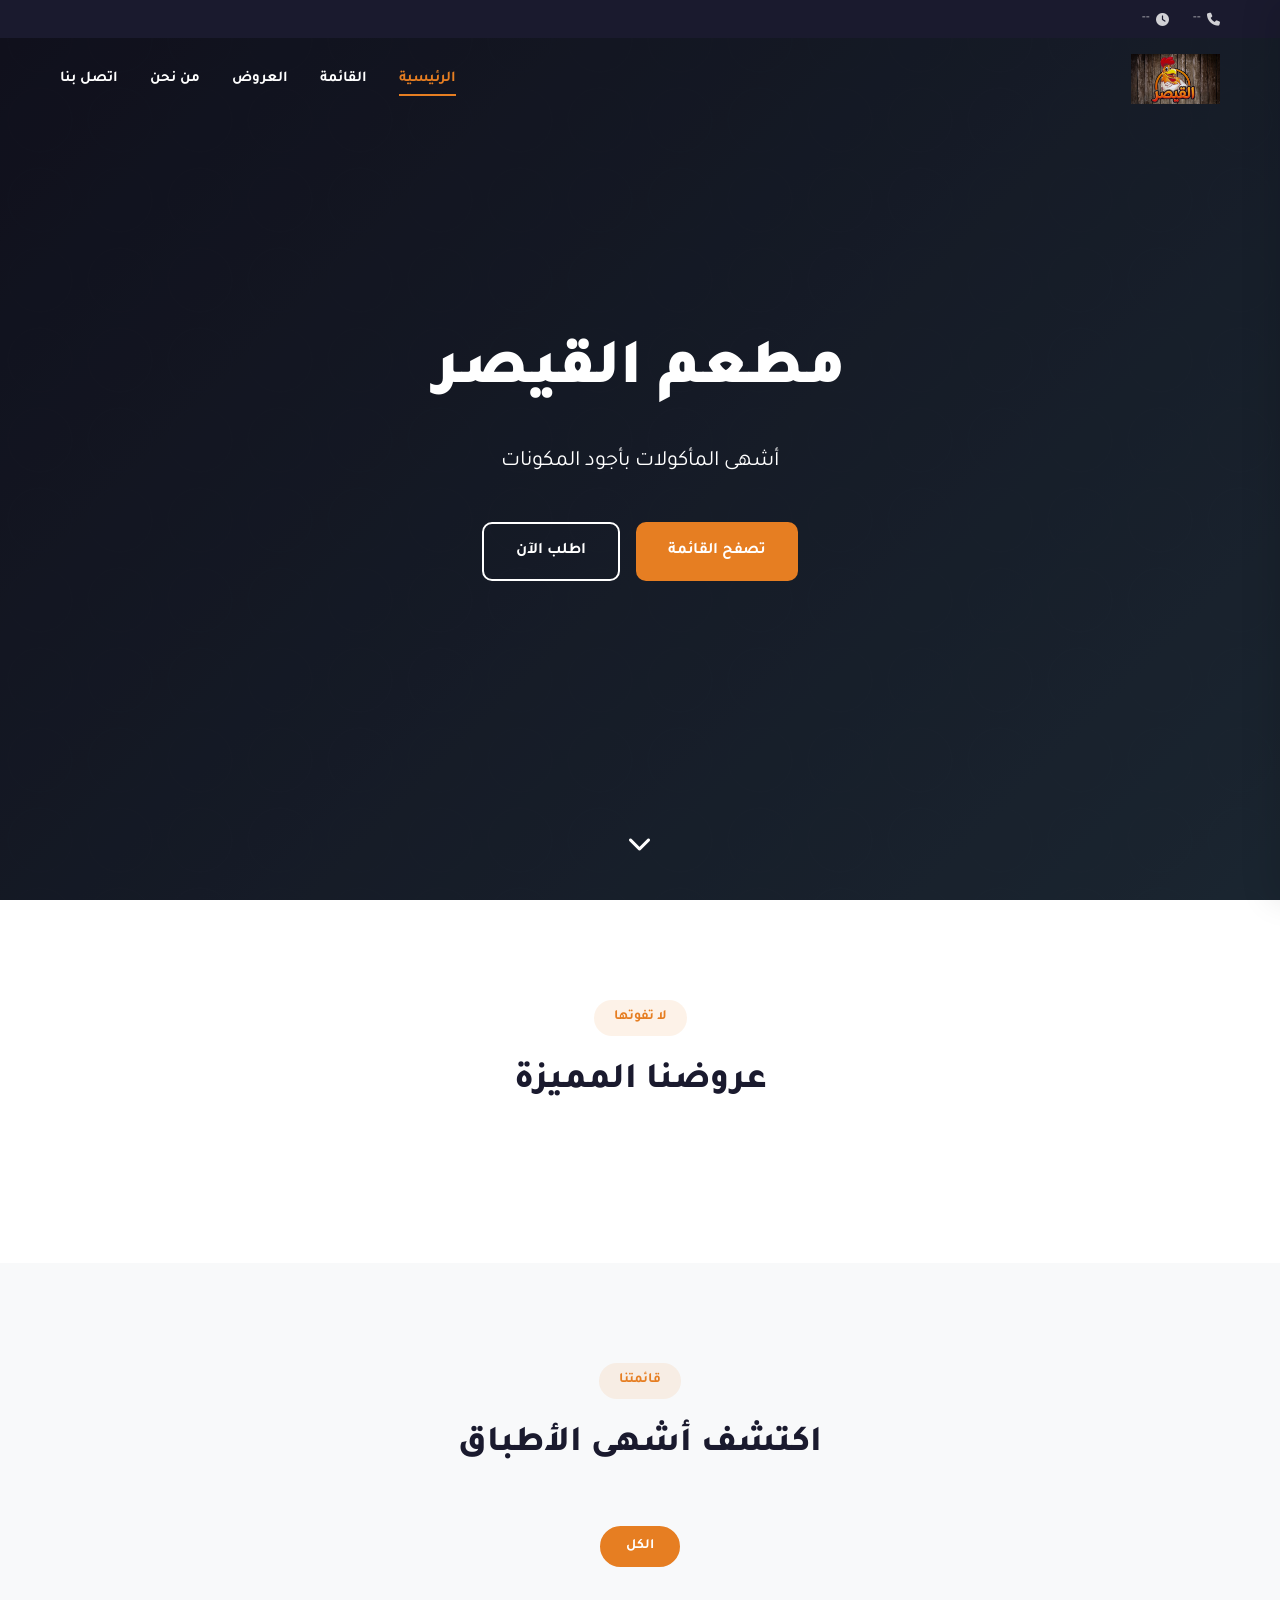
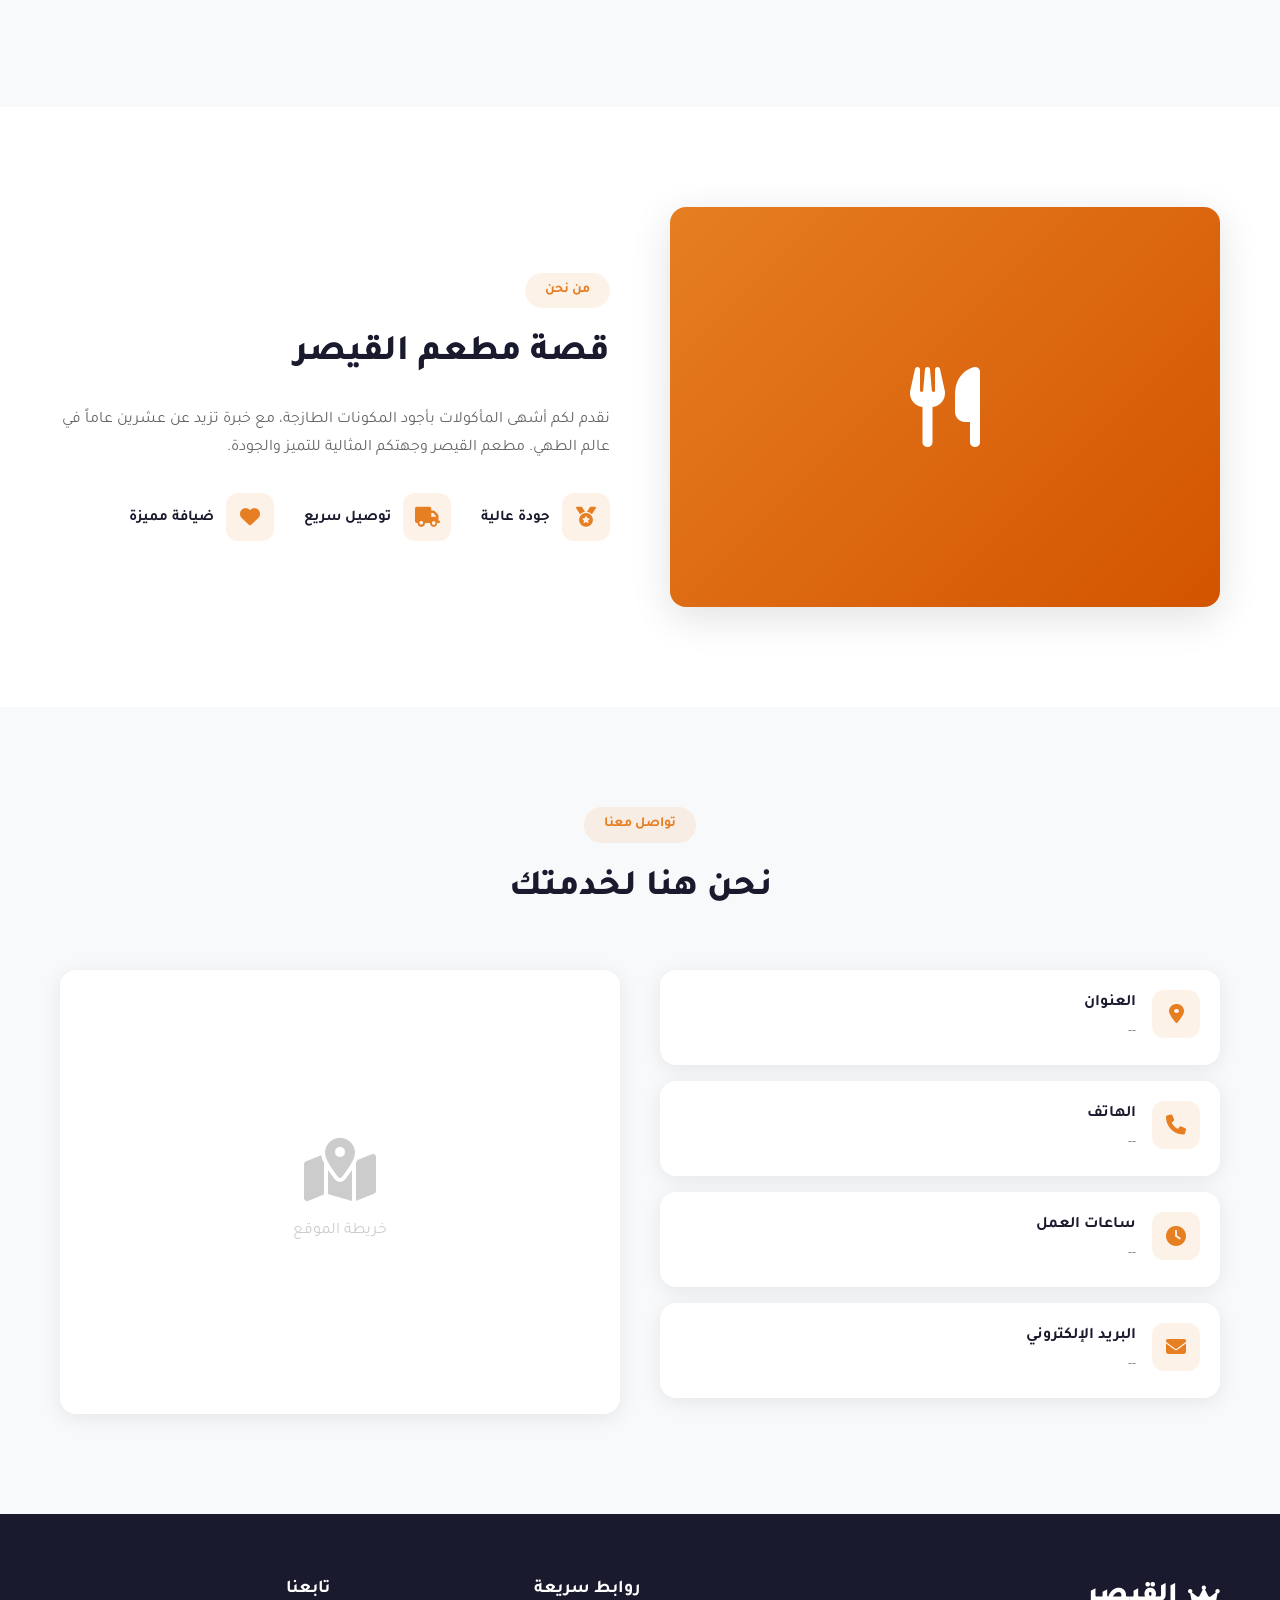
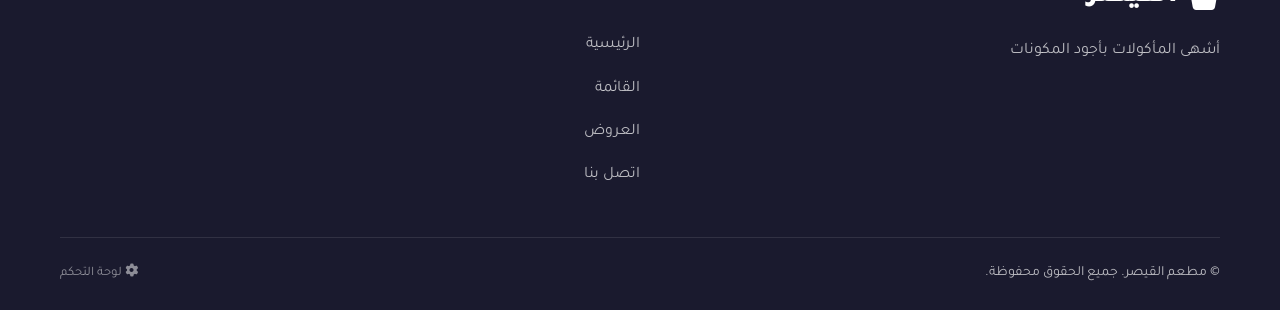
==== index.html @ e837d475 "Initial commit" ====
<!DOCTYPE html>
<html lang="ar" dir="rtl">
<head>
    <meta charset="UTF-8">
    <meta name="viewport" content="width=device-width, initial-scale=1.0">
    <title>مطعم القيصر - القائمة</title>
    <link rel="manifest" href="manifest.json">
    <link rel="stylesheet" href="css/style.css">
    <link href="https://fonts.googleapis.com/css2?family=Tajawal:wght@400;500;700;800;900&display=swap" rel="stylesheet">
    <link rel="stylesheet" href="https://cdnjs.cloudflare.com/ajax/libs/font-awesome/6.5.0/css/all.min.css">
</head>
<body>
    <!-- Header -->
    <header class="header">
        <div class="header-top">
            <div class="container">
                <div class="header-info">
                    <span id="header-phone"><i class="fas fa-phone"></i> <span class="phone-number">--</span></span>
                    <span id="header-hours"><i class="fas fa-clock"></i> <span class="work-hours">--</span></span>
                </div>
                <div class="social-links" id="social-links">
                    <!-- Dynamic social links -->
                </div>
            </div>
        </div>
        <div class="header-main">
            <div class="container">
                <div class="logo">
                    <img src="images/logo.png" alt="مطعم القيصر" id="logo-img" onerror="this.style.display='none'; document.getElementById('logo-text').style.display='flex'">
                    <div id="logo-text" class="logo-fallback" style="display:none">
                        <i class="fas fa-crown"></i>
                        <span>القيصر</span>
                    </div>
                </div>
                <nav class="main-nav">
                    <a href="#home" class="active">الرئيسية</a>
                    <a href="#menu">القائمة</a>
                    <a href="#offers">العروض</a>
                    <a href="#about">من نحن</a>
                    <a href="#contact">اتصل بنا</a>
                </nav>
                <button class="mobile-menu-btn" onclick="toggleMobileMenu()">
                    <i class="fas fa-bars"></i>
                </button>
            </div>
        </div>
    </header>

    <!-- Mobile Menu -->
    <div class="mobile-menu" id="mobileMenu">
        <button class="close-menu" onclick="toggleMobileMenu()"><i class="fas fa-times"></i></button>
        <a href="#home" onclick="toggleMobileMenu()">الرئيسية</a>
        <a href="#menu" onclick="toggleMobileMenu()">القائمة</a>
        <a href="#offers" onclick="toggleMobileMenu()">العروض</a>
        <a href="#about" onclick="toggleMobileMenu()">من نحن</a>
        <a href="#contact" onclick="toggleMobileMenu()">اتصل بنا</a>
    </div>

    <!-- Hero Section -->
    <section class="hero" id="home">
        <div class="hero-overlay"></div>
        <div class="hero-content">
            <h1 id="hero-title">مطعم القيصر</h1>
            <p id="hero-subtitle">أشهى المأكولات بأجود المكونات</p>
            <div class="hero-buttons">
                <a href="#menu" class="btn btn-primary">تصفح القائمة</a>
                <a href="tel:" id="hero-phone" class="btn btn-outline">اطلب الآن</a>
            </div>
        </div>
        <div class="scroll-indicator">
            <i class="fas fa-chevron-down"></i>
        </div>
    </section>

    <!-- Offers Section -->
    <section class="offers-section" id="offers">
        <div class="container">
            <div class="section-header">
                <span class="section-tag">لا تفوتها</span>
                <h2>عروضنا المميزة</h2>
            </div>
            <div class="offers-grid" id="offers-grid">
                <!-- Dynamic offers -->
            </div>
        </div>
    </section>

    <!-- Menu Section -->
    <section class="menu-section" id="menu">
        <div class="container">
            <div class="section-header">
                <span class="section-tag">قائمتنا</span>
                <h2>اكتشف أشهى الأطباق</h2>
            </div>

            <!-- Categories Filter -->
            <div class="categories-filter" id="categories-filter">
                <button class="cat-btn active" data-category="all">الكل</button>
                <!-- Dynamic categories -->
            </div>

            <!-- Menu Grid -->
            <div class="menu-grid" id="menu-grid">
                <!-- Dynamic menu items -->
            </div>
        </div>
    </section>

    <!-- About Section -->
    <section class="about-section" id="about">
        <div class="container">
            <div class="about-grid">
                <div class="about-image">
                    <div class="about-img-placeholder">
                        <i class="fas fa-utensils"></i>
                    </div>
                </div>
                <div class="about-content">
                    <span class="section-tag">من نحن</span>
                    <h2 id="about-title">قصة مطعم القيصر</h2>
                    <p id="about-text">نقدم لكم أشهى المأكولات بأجود المكونات الطازجة، مع خبرة تزيد عن عشرين عاماً في عالم الطهي. مطعم القيصر وجهتكم المثالية للتميز والجودة.</p>
                    <div class="about-features">
                        <div class="feature">
                            <i class="fas fa-medal"></i>
                            <span>جودة عالية</span>
                        </div>
                        <div class="feature">
                            <i class="fas fa-truck"></i>
                            <span>توصيل سريع</span>
                        </div>
                        <div class="feature">
                            <i class="fas fa-heart"></i>
                            <span>ضيافة مميزة</span>
                        </div>
                    </div>
                </div>
            </div>
        </div>
    </section>

    <!-- Contact Section -->
    <section class="contact-section" id="contact">
        <div class="container">
            <div class="section-header">
                <span class="section-tag">تواصل معنا</span>
                <h2>نحن هنا لخدمتك</h2>
            </div>
            <div class="contact-grid">
                <div class="contact-info">
                    <div class="contact-item">
                        <i class="fas fa-map-marker-alt"></i>
                        <div>
                            <h4>العنوان</h4>
                            <p id="contact-address">--</p>
                        </div>
                    </div>
                    <div class="contact-item">
                        <i class="fas fa-phone"></i>
                        <div>
                            <h4>الهاتف</h4>
                            <p id="contact-phone">--</p>
                        </div>
                    </div>
                    <div class="contact-item">
                        <i class="fas fa-clock"></i>
                        <div>
                            <h4>ساعات العمل</h4>
                            <p id="contact-hours">--</p>
                        </div>
                    </div>
                    <div class="contact-item">
                        <i class="fas fa-envelope"></i>
                        <div>
                            <h4>البريد الإلكتروني</h4>
                            <p id="contact-email">--</p>
                        </div>
                    </div>
                </div>
                <div class="contact-map">
                    <div class="map-placeholder">
                        <i class="fas fa-map-marked-alt"></i>
                        <p>خريطة الموقع</p>
                    </div>
                </div>
            </div>
        </div>
    </section>

    <!-- Footer -->
    <footer class="footer">
        <div class="container">
            <div class="footer-grid">
                <div class="footer-brand">
                    <div class="logo">
                        <i class="fas fa-crown"></i>
                        <span>القيصر</span>
                    </div>
                    <p id="footer-desc">أشهى المأكولات بأجود المكونات</p>
                </div>
                <div class="footer-links">
                    <h4>روابط سريعة</h4>
                    <a href="#home">الرئيسية</a>
                    <a href="#menu">القائمة</a>
                    <a href="#offers">العروض</a>
                    <a href="#contact">اتصل بنا</a>
                </div>
                <div class="footer-social">
                    <h4>تابعنا</h4>
                    <div class="social-icons" id="footer-social">
                        <!-- Dynamic -->
                    </div>
                </div>
            </div>
            <div class="footer-bottom">
                <p>© <span id="year"></span> مطعم القيصر. جميع الحقوق محفوظة.</p>
                <a href="admin.html" class="admin-link"><i class="fas fa-cog"></i> لوحة التحكم</a>
            </div>
        </div>
    </footer>

    <!-- Product Modal -->
    <div class="modal" id="productModal">
        <div class="modal-content">
            <button class="modal-close" onclick="closeModal()"><i class="fas fa-times"></i></button>
            <div class="modal-image">
                <img src="" alt="" id="modal-img">
            </div>
            <div class="modal-info">
                <span class="modal-category" id="modal-category"></span>
                <h3 id="modal-title"></h3>
                <p id="modal-desc"></p>
                <div class="modal-price" id="modal-price"></div>
                <div class="modal-actions">
                    <a href="#" class="btn btn-primary" id="modal-order">
                        <i class="fas fa-phone"></i> اطلب الآن
                    </a>
                </div>
            </div>
        </div>
    </div>

    <script src="js/app.js"></script>
</body>
</html>
---- css/style.css ----
* { margin: 0; padding: 0; box-sizing: border-box; }
:root { --primary: #e67e22; --primary-dark: #d35400; --secondary: #2c3e50; --dark: #1a1a2e; --light: #f8f9fa; --white: #fff; --gray: #666; --gray-light: #eee; --success: #27ae60; --danger: #e74c3c; --shadow: 0 4px 20px rgba(0,0,0,0.08); --shadow-lg: 0 10px 40px rgba(0,0,0,0.12); --radius: 16px; --radius-sm: 10px; --transition: all 0.3s ease; }
html { scroll-behavior: smooth; }
body { font-family: 'Tajawal', sans-serif; background: var(--light); color: var(--dark); line-height: 1.7; overflow-x: hidden; }
.container { max-width: 1200px; margin: 0 auto; padding: 0 20px; }
a { text-decoration: none; color: inherit; }
img { max-width: 100%; display: block; }
.btn { display: inline-flex; align-items: center; justify-content: center; gap: 8px; padding: 14px 32px; border-radius: var(--radius-sm); font-family: inherit; font-size: 16px; font-weight: 700; cursor: pointer; border: none; transition: var(--transition); }
.btn-primary { background: var(--primary); color: var(--white); }
.btn-primary:hover { background: var(--primary-dark); transform: translateY(-2px); box-shadow: var(--shadow-lg); }
.btn-outline { background: transparent; color: var(--white); border: 2px solid var(--white); }
.btn-outline:hover { background: var(--white); color: var(--dark); }
.btn-sm { padding: 10px 20px; font-size: 14px; }
.header { position: fixed; top: 0; left: 0; right: 0; z-index: 1000; transition: var(--transition); }
.header.scrolled { background: var(--white); box-shadow: var(--shadow); }
.header.scrolled .header-top { display: none; }
.header.scrolled .main-nav a { color: var(--dark); }
.header.scrolled .logo { color: var(--primary); }
.header-top { background: var(--dark); color: rgba(255,255,255,0.8); padding: 8px 0; font-size: 13px; }
.header-top .container { display: flex; align-items: center; justify-content: space-between; }
.header-info { display: flex; gap: 24px; }
.header-info span { display: flex; align-items: center; gap: 6px; }
.social-links { display: flex; gap: 16px; }
.social-links a { color: rgba(255,255,255,0.7); font-size: 15px; transition: var(--transition); }
.social-links a:hover { color: var(--primary); transform: translateY(-2px); }
.header-main { padding: 16px 0; transition: var(--transition); }
.header-main .container { display: flex; align-items: center; justify-content: space-between; }
.logo { display: flex; align-items: center; gap: 10px; font-size: 28px; font-weight: 900; color: var(--white); }
.logo img { height: 50px; width: auto; }
.logo-fallback { display: flex; align-items: center; gap: 10px; }
.logo-fallback i { font-size: 36px; color: var(--primary); }
.main-nav { display: flex; gap: 32px; }
.main-nav a { color: var(--white); font-weight: 600; font-size: 15px; position: relative; padding: 4px 0; transition: var(--transition); }
.main-nav a::after { content: ''; position: absolute; bottom: 0; right: 0; width: 0; height: 2px; background: var(--primary); transition: var(--transition); }
.main-nav a:hover::after, .main-nav a.active::after { width: 100%; }
.main-nav a:hover, .main-nav a.active { color: var(--primary); }
.mobile-menu-btn { display: none; background: none; border: none; color: var(--white); font-size: 24px; cursor: pointer; }
.mobile-menu { position: fixed; top: 0; right: 0; width: 280px; height: 100vh; background: var(--white); z-index: 2000; padding: 80px 30px 30px; transform: translateX(100%); transition: var(--transition); box-shadow: -10px 0 30px rgba(0,0,0,0.1); }
.mobile-menu.open { transform: translateX(0); }
.mobile-menu a { display: block; padding: 16px 0; border-bottom: 1px solid var(--gray-light); font-size: 18px; font-weight: 700; color: var(--dark); }
.mobile-menu a:hover { color: var(--primary); }
.close-menu { position: absolute; top: 20px; left: 20px; background: none; border: none; font-size: 24px; cursor: pointer; color: var(--dark); }
.hero { height: 100vh; min-height: 600px; position: relative; display: flex; align-items: center; justify-content: center; background: linear-gradient(135deg, var(--dark) 0%, var(--secondary) 100%); overflow: hidden; }
.hero::before { content: ''; position: absolute; inset: 0; background: url('data:image/svg+xml,<svg xmlns="http://www.w3.org/2000/svg" viewBox="0 0 100 100"><circle cx="50" cy="50" r="40" fill="none" stroke="rgba(255,255,255,0.03)" stroke-width="0.5"/></svg>'); background-size: 80px; opacity: 0.5; }
.hero-overlay { position: absolute; inset: 0; background: rgba(0,0,0,0.4); }
.hero-content { position: relative; z-index: 2; text-align: center; color: var(--white); padding: 0 20px; max-width: 800px; }
.hero-content h1 { font-size: 64px; font-weight: 900; margin-bottom: 16px; animation: fadeInUp 1s ease; }
.hero-content p { font-size: 22px; opacity: 0.9; margin-bottom: 40px; animation: fadeInUp 1s ease 0.2s both; }
.hero-buttons { display: flex; gap: 16px; justify-content: center; animation: fadeInUp 1s ease 0.4s both; }
.scroll-indicator { position: absolute; bottom: 30px; left: 50%; transform: translateX(-50%); color: var(--white); font-size: 24px; animation: bounce 2s infinite; z-index: 2; }
@keyframes fadeInUp { from { opacity: 0; transform: translateY(30px); } to { opacity: 1; transform: translateY(0); } }
@keyframes bounce { 0%,20%,50%,80%,100% { transform: translateX(-50%) translateY(0); } 40% { transform: translateX(-50%) translateY(-15px); } 60% { transform: translateX(-50%) translateY(-8px); } }
.section-header { text-align: center; margin-bottom: 50px; }
.section-tag { display: inline-block; padding: 6px 20px; background: rgba(230,126,34,0.1); color: var(--primary); font-weight: 700; font-size: 14px; border-radius: 30px; margin-bottom: 16px; }
.section-header h2 { font-size: 36px; font-weight: 800; color: var(--dark); }
.offers-section { padding: 100px 0; background: var(--white); }
.offers-grid { display: grid; grid-template-columns: repeat(auto-fit, minmax(300px, 1fr)); gap: 24px; }
.offer-card { background: var(--white); border-radius: var(--radius); overflow: hidden; box-shadow: var(--shadow); transition: var(--transition); position: relative; }
.offer-card:hover { transform: translateY(-8px); box-shadow: var(--shadow-lg); }
.offer-badge { position: absolute; top: 16px; right: 16px; background: var(--danger); color: var(--white); padding: 6px 16px; border-radius: 20px; font-weight: 700; font-size: 13px; z-index: 2; }
.offer-img { height: 200px; background: var(--gray-light); position: relative; overflow: hidden; }
.offer-img img { width: 100%; height: 100%; object-fit: cover; transition: var(--transition); }
.offer-card:hover .offer-img img { transform: scale(1.1); }
.offer-img-placeholder { width: 100%; height: 100%; display: flex; align-items: center; justify-content: center; color: #ccc; font-size: 48px; }
.offer-info { padding: 24px; }
.offer-info h3 { font-size: 20px; margin-bottom: 8px; }
.offer-info p { color: var(--gray); font-size: 14px; margin-bottom: 16px; }
.offer-price { display: flex; align-items: center; gap: 12px; }
.offer-price .new { font-size: 24px; font-weight: 800; color: var(--primary); }
.offer-price .old { font-size: 16px; color: #aaa; text-decoration: line-through; }
.menu-section { padding: 100px 0; }
.categories-filter { display: flex; gap: 12px; justify-content: center; flex-wrap: wrap; margin-bottom: 40px; }
.cat-btn { padding: 10px 24px; border-radius: 30px; border: 2px solid var(--gray-light); background: var(--white); font-family: inherit; font-size: 14px; font-weight: 600; cursor: pointer; transition: var(--transition); color: var(--gray); }
.cat-btn:hover, .cat-btn.active { background: var(--primary); color: var(--white); border-color: var(--primary); }
.menu-grid { display: grid; grid-template-columns: repeat(auto-fill, minmax(280px, 1fr)); gap: 24px; }
.menu-item { background: var(--white); border-radius: var(--radius); overflow: hidden; box-shadow: var(--shadow); transition: var(--transition); cursor: pointer; }
.menu-item:hover { transform: translateY(-6px); box-shadow: var(--shadow-lg); }
.menu-item-img { height: 200px; background: var(--gray-light); position: relative; overflow: hidden; }
.menu-item-img img { width: 100%; height: 100%; object-fit: cover; transition: var(--transition); }
.menu-item:hover .menu-item-img img { transform: scale(1.08); }
.menu-item-img-placeholder { width: 100%; height: 100%; display: flex; align-items: center; justify-content: center; color: #ccc; font-size: 48px; }
.menu-item-info { padding: 20px; }
.menu-item-category { font-size: 12px; font-weight: 700; color: var(--primary); text-transform: uppercase; letter-spacing: 1px; margin-bottom: 6px; }
.menu-item-title { font-size: 18px; font-weight: 700; margin-bottom: 8px; color: var(--dark); }
.menu-item-desc { font-size: 14px; color: var(--gray); margin-bottom: 16px; display: -webkit-box; -webkit-line-clamp: 2; -webkit-box-orient: vertical; overflow: hidden; }
.menu-item-footer { display: flex; align-items: center; justify-content: space-between; }
.menu-item-price { font-size: 22px; font-weight: 800; color: var(--primary); }
.menu-item-btn { width: 36px; height: 36px; border-radius: 50%; background: var(--primary); color: var(--white); border: none; display: flex; align-items: center; justify-content: center; cursor: pointer; transition: var(--transition); }
.menu-item-btn:hover { background: var(--primary-dark); transform: scale(1.1); }
.about-section { padding: 100px 0; background: var(--white); }
.about-grid { display: grid; grid-template-columns: 1fr 1fr; gap: 60px; align-items: center; }
.about-img-placeholder { width: 100%; height: 400px; background: linear-gradient(135deg, var(--primary) 0%, var(--primary-dark) 100%); border-radius: var(--radius); display: flex; align-items: center; justify-content: center; color: var(--white); font-size: 80px; box-shadow: var(--shadow-lg); }
.about-content h2 { font-size: 36px; font-weight: 800; margin-bottom: 20px; }
.about-content p { color: var(--gray); font-size: 16px; margin-bottom: 30px; line-height: 1.8; }
.about-features { display: flex; gap: 30px; }
.feature { display: flex; align-items: center; gap: 12px; }
.feature i { width: 48px; height: 48px; border-radius: 12px; background: rgba(230,126,34,0.1); color: var(--primary); display: flex; align-items: center; justify-content: center; font-size: 20px; }
.feature span { font-weight: 700; font-size: 15px; }
.contact-section { padding: 100px 0; }
.contact-grid { display: grid; grid-template-columns: 1fr 1fr; gap: 40px; }
.contact-item { display: flex; align-items: flex-start; gap: 16px; padding: 20px; background: var(--white); border-radius: var(--radius); margin-bottom: 16px; box-shadow: var(--shadow); transition: var(--transition); }
.contact-item:hover { transform: translateX(-5px); }
.contact-item i { width: 48px; height: 48px; border-radius: 12px; background: rgba(230,126,34,0.1); color: var(--primary); display: flex; align-items: center; justify-content: center; font-size: 20px; flex-shrink: 0; }
.contact-item h4 { font-size: 16px; margin-bottom: 4px; }
.contact-item p { color: var(--gray); font-size: 14px; }
.map-placeholder { width: 100%; height: 100%; min-height: 350px; background: var(--white); border-radius: var(--radius); display: flex; flex-direction: column; align-items: center; justify-content: center; color: #ccc; box-shadow: var(--shadow); }
.map-placeholder i { font-size: 64px; margin-bottom: 16px; }
.footer { background: var(--dark); color: rgba(255,255,255,0.7); padding: 60px 0 0; }
.footer-grid { display: grid; grid-template-columns: 2fr 1fr 1fr; gap: 40px; margin-bottom: 40px; }
.footer-brand .logo { color: var(--white); margin-bottom: 16px; }
.footer-brand p { line-height: 1.8; }
.footer-links h4, .footer-social h4 { color: var(--white); font-size: 18px; margin-bottom: 20px; }
.footer-links a { display: block; padding: 8px 0; transition: var(--transition); }
.footer-links a:hover { color: var(--primary); padding-right: 8px; }
.social-icons { display: flex; gap: 12px; }
.social-icons a { width: 40px; height: 40px; border-radius: 50%; background: rgba(255,255,255,0.1); display: flex; align-items: center; justify-content: center; color: var(--white); transition: var(--transition); }
.social-icons a:hover { background: var(--primary); transform: translateY(-3px); }
.footer-bottom { border-top: 1px solid rgba(255,255,255,0.1); padding: 24px 0; display: flex; align-items: center; justify-content: space-between; font-size: 14px; }
.admin-link { color: rgba(255,255,255,0.5); font-size: 13px; transition: var(--transition); }
.admin-link:hover { color: var(--primary); }
.modal { position: fixed; inset: 0; background: rgba(0,0,0,0.6); z-index: 3000; display: none; align-items: center; justify-content: center; padding: 20px; backdrop-filter: blur(4px); }
.modal.active { display: flex; }
.modal-content { background: var(--white); border-radius: var(--radius); max-width: 500px; width: 100%; max-height: 90vh; overflow-y: auto; animation: modalPop 0.3s ease; position: relative; }
@keyframes modalPop { from { transform: scale(0.9); opacity: 0; } to { transform: scale(1); opacity: 1; } }
.modal-image { height: 250px; background: var(--gray-light); position: relative; }
.modal-image img { width: 100%; height: 100%; object-fit: cover; }
.modal-info { padding: 30px; }
.modal-category { font-size: 12px; font-weight: 700; color: var(--primary); text-transform: uppercase; letter-spacing: 1px; }
.modal-info h3 { font-size: 24px; font-weight: 800; margin: 8px 0 12px; }
.modal-info p { color: var(--gray); margin-bottom: 20px; line-height: 1.7; }
.modal-price { font-size: 32px; font-weight: 800; color: var(--primary); margin-bottom: 24px; }
.modal-actions { display: flex; gap: 12px; }
@media (max-width: 992px) { .about-grid, .contact-grid, .footer-grid { grid-template-columns: 1fr; } .hero-content h1 { font-size: 42px; } .about-img-placeholder { height: 300px; } }
@media (max-width: 768px) { .main-nav { display: none; } .mobile-menu-btn { display: block; } .hero { min-height: 500px; } .hero-content h1 { font-size: 32px; } .hero-content p { font-size: 16px; } .hero-buttons { flex-direction: column; } .section-header h2 { font-size: 28px; } .about-features { flex-direction: column; gap: 16px; } .footer-grid { grid-template-columns: 1fr; text-align: center; } .social-icons { justify-content: center; } .footer-bottom { flex-direction: column; gap: 12px; text-align: center; } .header-info { display: none; } }
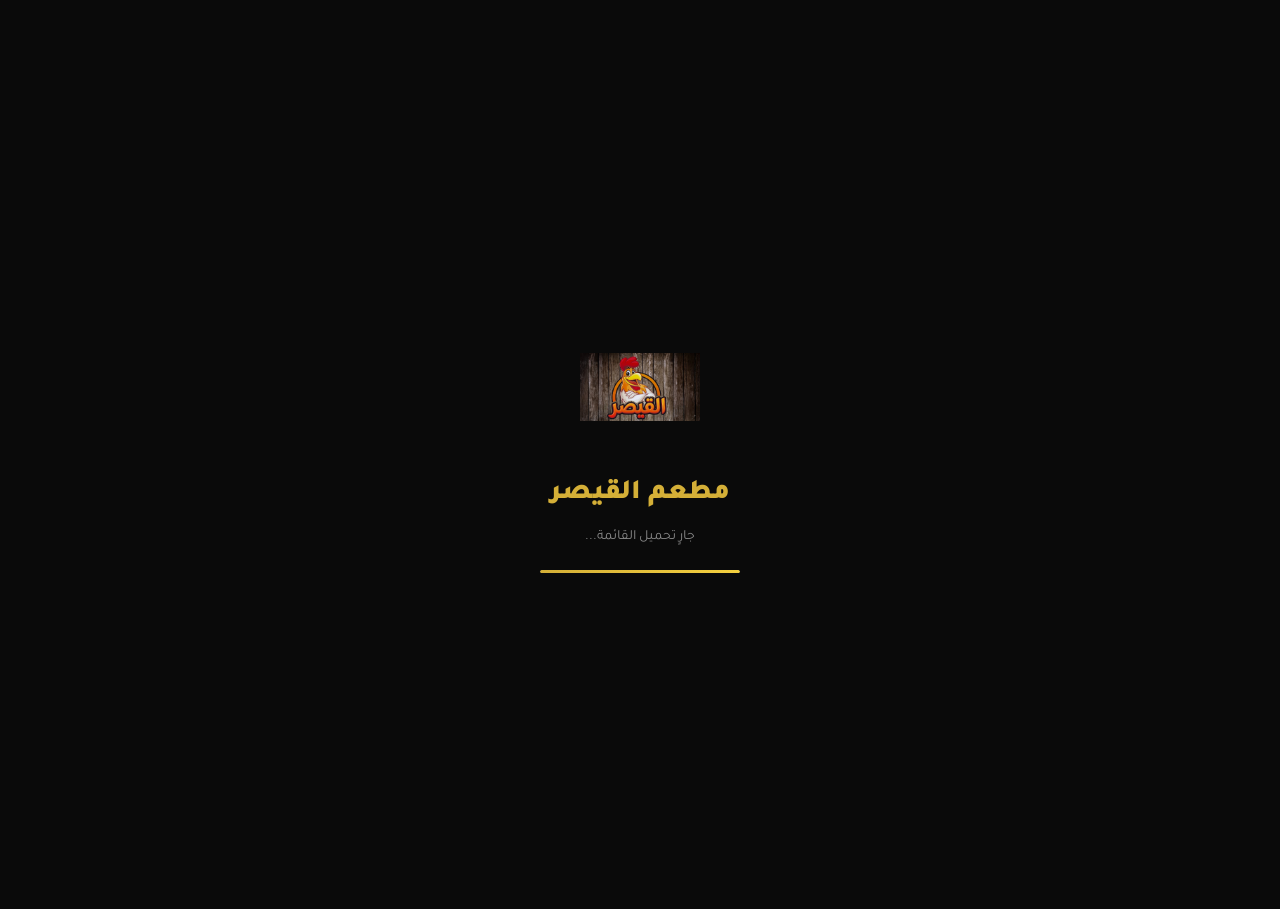
==== commit be6f8111: "تحديث شامل - نسخة جديدة" ====
--- a/index.html
+++ b/index.html
@@ -1,244 +1,221 @@
 <!DOCTYPE html>
 <html lang="ar" dir="rtl">
 <head>
-    <meta charset="UTF-8">
-    <meta name="viewport" content="width=device-width, initial-scale=1.0">
-    <title>مطعم القيصر - القائمة</title>
-    <link rel="manifest" href="manifest.json">
-    <link rel="stylesheet" href="css/style.css">
-    <link href="https://fonts.googleapis.com/css2?family=Tajawal:wght@400;500;700;800;900&display=swap" rel="stylesheet">
-    <link rel="stylesheet" href="https://cdnjs.cloudflare.com/ajax/libs/font-awesome/6.5.0/css/all.min.css">
+  <meta charset="UTF-8">
+  <meta name="viewport" content="width=device-width, initial-scale=1.0, maximum-scale=1.0, user-scalable=no">
+  <meta name="theme-color" content="#121212">
+  <meta name="apple-mobile-web-app-capable" content="yes">
+  <meta name="apple-mobile-web-app-status-bar-style" content="black-translucent">
+  <title>مطعم القيصر - القائمة الإلكترونية</title>
+  <link rel="manifest" href="manifest.json">
+  <link rel="apple-touch-icon" href="images/logo.png">
+  <link href="https://fonts.googleapis.com/css2?family=Tajawal:wght@400;500;700;800;900&display=swap" rel="stylesheet">
+  <link rel="stylesheet" href="https://cdnjs.cloudflare.com/ajax/libs/font-awesome/6.5.0/css/all.min.css">
+  <link rel="stylesheet" href="css/style.css">
 </head>
 <body>
-    <!-- Header -->
-    <header class="header">
-        <div class="header-top">
-            <div class="container">
-                <div class="header-info">
-                    <span id="header-phone"><i class="fas fa-phone"></i> <span class="phone-number">--</span></span>
-                    <span id="header-hours"><i class="fas fa-clock"></i> <span class="work-hours">--</span></span>
-                </div>
-                <div class="social-links" id="social-links">
-                    <!-- Dynamic social links -->
-                </div>
-            </div>
-        </div>
-        <div class="header-main">
-            <div class="container">
-                <div class="logo">
-                    <img src="images/logo.png" alt="مطعم القيصر" id="logo-img" onerror="this.style.display='none'; document.getElementById('logo-text').style.display='flex'">
-                    <div id="logo-text" class="logo-fallback" style="display:none">
-                        <i class="fas fa-crown"></i>
-                        <span>القيصر</span>
-                    </div>
-                </div>
-                <nav class="main-nav">
-                    <a href="#home" class="active">الرئيسية</a>
-                    <a href="#menu">القائمة</a>
-                    <a href="#offers">العروض</a>
-                    <a href="#about">من نحن</a>
-                    <a href="#contact">اتصل بنا</a>
-                </nav>
-                <button class="mobile-menu-btn" onclick="toggleMobileMenu()">
-                    <i class="fas fa-bars"></i>
-                </button>
-            </div>
-        </div>
-    </header>
-
-    <!-- Mobile Menu -->
-    <div class="mobile-menu" id="mobileMenu">
-        <button class="close-menu" onclick="toggleMobileMenu()"><i class="fas fa-times"></i></button>
-        <a href="#home" onclick="toggleMobileMenu()">الرئيسية</a>
-        <a href="#menu" onclick="toggleMobileMenu()">القائمة</a>
-        <a href="#offers" onclick="toggleMobileMenu()">العروض</a>
-        <a href="#about" onclick="toggleMobileMenu()">من نحن</a>
-        <a href="#contact" onclick="toggleMobileMenu()">اتصل بنا</a>
-    </div>
-
-    <!-- Hero Section -->
-    <section class="hero" id="home">
-        <div class="hero-overlay"></div>
-        <div class="hero-content">
-            <h1 id="hero-title">مطعم القيصر</h1>
-            <p id="hero-subtitle">أشهى المأكولات بأجود المكونات</p>
-            <div class="hero-buttons">
-                <a href="#menu" class="btn btn-primary">تصفح القائمة</a>
-                <a href="tel:" id="hero-phone" class="btn btn-outline">اطلب الآن</a>
-            </div>
-        </div>
-        <div class="scroll-indicator">
-            <i class="fas fa-chevron-down"></i>
-        </div>
-    </section>
+  <!-- Loading Screen -->
+  <div class="loading-screen" id="loadingScreen">
+    <img src="images/logo.png" alt="القيصر" onerror="this.style.display='none'">
+    <h2>مطعم القيصر</h2>
+    <p>جارٍ تحميل القائمة...</p>
+    <div class="loading-bar"><div class="loading-bar-inner"></div></div>
+  </div>
+
+  <!-- Alert Bar -->
+  <div class="alert-bar" id="alertBar">
+    <i class="fas fa-bullhorn"></i>
+    <span id="alertText">الأسعار قابلة للتعديل حسب النشرة اليومية</span>
+    <span class="close-alert" onclick="document.getElementById('alertBar').style.display='none'"><i class="fas fa-times"></i></span>
+  </div>
+
+  <!-- Header -->
+  <header class="app-header">
+    <div class="container">
+      <div class="logo-wrap">
+        <img src="images/logo.png" alt="القيصر" id="headerLogo" onerror="this.style.display='none'">
+        <div class="logo-text">
+          <h1>مطعم القيصر</h1>
+          <span>أشهى المأكولات بأجود المكونات</span>
+        </div>
+      </div>
+    </div>
+  </header>
+
+  <!-- Main Content -->
+  <main class="container">
+    <!-- Delivery Toggle -->
+    <div class="delivery-toggle" id="deliveryToggle">
+      <button class="active" data-mode="delivery" onclick="setDeliveryMode('delivery', this)">
+        <i class="fas fa-motorcycle"></i> توصيل للمنزل
+      </button>
+      <button data-mode="pickup" onclick="setDeliveryMode('pickup', this)">
+        <i class="fas fa-store"></i> استلام من الفرع
+      </button>
+    </div>
+
+    <!-- Zone Selector (for delivery) -->
+    <div class="zone-selector" id="zoneSelector">
+      <label><i class="fas fa-map-marker-alt"></i> اختر منطقتك</label>
+      <select id="zoneSelect" onchange="updateZoneFee()">
+        <option value="">-- اختر المنطقة --</option>
+      </select>
+      <div class="zone-fee" id="zoneFeeDisplay" style="display:none">
+        <span>كلفة التوصيل:</span>
+        <strong id="zoneFeeAmount">0 ل.س</strong>
+      </div>
+    </div>
 
     <!-- Offers Section -->
-    <section class="offers-section" id="offers">
-        <div class="container">
-            <div class="section-header">
-                <span class="section-tag">لا تفوتها</span>
-                <h2>عروضنا المميزة</h2>
-            </div>
-            <div class="offers-grid" id="offers-grid">
-                <!-- Dynamic offers -->
-            </div>
-        </div>
-    </section>
-
-    <!-- Menu Section -->
-    <section class="menu-section" id="menu">
-        <div class="container">
-            <div class="section-header">
-                <span class="section-tag">قائمتنا</span>
-                <h2>اكتشف أشهى الأطباق</h2>
-            </div>
-
-            <!-- Categories Filter -->
-            <div class="categories-filter" id="categories-filter">
-                <button class="cat-btn active" data-category="all">الكل</button>
-                <!-- Dynamic categories -->
-            </div>
-
-            <!-- Menu Grid -->
-            <div class="menu-grid" id="menu-grid">
-                <!-- Dynamic menu items -->
-            </div>
-        </div>
-    </section>
-
-    <!-- About Section -->
-    <section class="about-section" id="about">
-        <div class="container">
-            <div class="about-grid">
-                <div class="about-image">
-                    <div class="about-img-placeholder">
-                        <i class="fas fa-utensils"></i>
-                    </div>
-                </div>
-                <div class="about-content">
-                    <span class="section-tag">من نحن</span>
-                    <h2 id="about-title">قصة مطعم القيصر</h2>
-                    <p id="about-text">نقدم لكم أشهى المأكولات بأجود المكونات الطازجة، مع خبرة تزيد عن عشرين عاماً في عالم الطهي. مطعم القيصر وجهتكم المثالية للتميز والجودة.</p>
-                    <div class="about-features">
-                        <div class="feature">
-                            <i class="fas fa-medal"></i>
-                            <span>جودة عالية</span>
-                        </div>
-                        <div class="feature">
-                            <i class="fas fa-truck"></i>
-                            <span>توصيل سريع</span>
-                        </div>
-                        <div class="feature">
-                            <i class="fas fa-heart"></i>
-                            <span>ضيافة مميزة</span>
-                        </div>
-                    </div>
-                </div>
-            </div>
-        </div>
-    </section>
-
-    <!-- Contact Section -->
-    <section class="contact-section" id="contact">
-        <div class="container">
-            <div class="section-header">
-                <span class="section-tag">تواصل معنا</span>
-                <h2>نحن هنا لخدمتك</h2>
-            </div>
-            <div class="contact-grid">
-                <div class="contact-info">
-                    <div class="contact-item">
-                        <i class="fas fa-map-marker-alt"></i>
-                        <div>
-                            <h4>العنوان</h4>
-                            <p id="contact-address">--</p>
-                        </div>
-                    </div>
-                    <div class="contact-item">
-                        <i class="fas fa-phone"></i>
-                        <div>
-                            <h4>الهاتف</h4>
-                            <p id="contact-phone">--</p>
-                        </div>
-                    </div>
-                    <div class="contact-item">
-                        <i class="fas fa-clock"></i>
-                        <div>
-                            <h4>ساعات العمل</h4>
-                            <p id="contact-hours">--</p>
-                        </div>
-                    </div>
-                    <div class="contact-item">
-                        <i class="fas fa-envelope"></i>
-                        <div>
-                            <h4>البريد الإلكتروني</h4>
-                            <p id="contact-email">--</p>
-                        </div>
-                    </div>
-                </div>
-                <div class="contact-map">
-                    <div class="map-placeholder">
-                        <i class="fas fa-map-marked-alt"></i>
-                        <p>خريطة الموقع</p>
-                    </div>
-                </div>
-            </div>
-        </div>
-    </section>
-
-    <!-- Footer -->
-    <footer class="footer">
-        <div class="container">
-            <div class="footer-grid">
-                <div class="footer-brand">
-                    <div class="logo">
-                        <i class="fas fa-crown"></i>
-                        <span>القيصر</span>
-                    </div>
-                    <p id="footer-desc">أشهى المأكولات بأجود المكونات</p>
-                </div>
-                <div class="footer-links">
-                    <h4>روابط سريعة</h4>
-                    <a href="#home">الرئيسية</a>
-                    <a href="#menu">القائمة</a>
-                    <a href="#offers">العروض</a>
-                    <a href="#contact">اتصل بنا</a>
-                </div>
-                <div class="footer-social">
-                    <h4>تابعنا</h4>
-                    <div class="social-icons" id="footer-social">
-                        <!-- Dynamic -->
-                    </div>
-                </div>
-            </div>
-            <div class="footer-bottom">
-                <p>© <span id="year"></span> مطعم القيصر. جميع الحقوق محفوظة.</p>
-                <a href="admin.html" class="admin-link"><i class="fas fa-cog"></i> لوحة التحكم</a>
-            </div>
-        </div>
-    </footer>
-
-    <!-- Product Modal -->
-    <div class="modal" id="productModal">
-        <div class="modal-content">
-            <button class="modal-close" onclick="closeModal()"><i class="fas fa-times"></i></button>
-            <div class="modal-image">
-                <img src="" alt="" id="modal-img">
-            </div>
-            <div class="modal-info">
-                <span class="modal-category" id="modal-category"></span>
-                <h3 id="modal-title"></h3>
-                <p id="modal-desc"></p>
-                <div class="modal-price" id="modal-price"></div>
-                <div class="modal-actions">
-                    <a href="#" class="btn btn-primary" id="modal-order">
-                        <i class="fas fa-phone"></i> اطلب الآن
-                    </a>
-                </div>
-            </div>
-        </div>
-    </div>
-
-    <script src="js/app.js"></script>
+    <div id="offersSection" style="display:none">
+      <h2 class="menu-section-title"><i class="fas fa-fire"></i> عروضنا المميزة</h2>
+      <div class="offers-scroll" id="offersScroll"></div>
+    </div>
+
+    <!-- Categories -->
+    <div class="categories-scroll" id="categoriesScroll">
+      <button class="cat-chip active" data-cat="all" onclick="filterCategory('all', this)">الكل</button>
+    </div>
+
+    <!-- Menu -->
+    <h2 class="menu-section-title"><i class="fas fa-utensils"></i> قائمة الطعام</h2>
+    <div class="menu-grid" id="menuGrid"></div>
+
+    <!-- Empty State -->
+    <div class="empty-state" id="menuEmpty" style="display:none">
+      <i class="fas fa-utensils"></i>
+      <h4>لا توجد أصناف</h4>
+      <p>سيتم إضافة الأصناف قريباً</p>
+    </div>
+  </main>
+
+  <!-- Footer -->
+  <footer class="app-footer" id="appFooter">
+    <div class="footer-logo">
+      <img src="images/logo.png" alt="القيصر" onerror="this.style.display='none'">
+      <h3>مطعم القيصر</h3>
+    </div>
+    <p id="footerDesc">أشهى المأكولات بأجود المكونات</p>
+    <div class="footer-social" id="footerSocial"></div>
+    <div class="footer-info">
+      <span><i class="fas fa-phone"></i> <span id="footerPhone">--</span></span>
+      <span><i class="fas fa-clock"></i> <span id="footerHours">--</span></span>
+      <span><i class="fas fa-map-marker-alt"></i> <span id="footerAddress">--</span></span>
+    </div>
+    <a href="admin.html" class="admin-link"><i class="fas fa-cog"></i> لوحة التحكم</a>
+  </footer>
+
+  <!-- Floating Cart Bar -->
+  <div class="cart-bar" id="cartBar">
+    <div class="cart-bar-inner" onclick="openCartModal()">
+      <div class="cart-bar-info">
+        <i class="fas fa-shopping-basket"></i>
+        <div>
+          <div class="items-count" id="cartItemsCount">0 صنف</div>
+          <div class="total-price" id="cartTotalPrice">0 ل.س</div>
+        </div>
+      </div>
+      <div class="cart-bar-btn">
+        <i class="fab fa-whatsapp"></i> طلب عبر الواتساب
+      </div>
+    </div>
+  </div>
+
+  <!-- Cart Modal -->
+  <div class="modal-overlay" id="cartModal">
+    <div class="modal-sheet">
+      <div class="modal-header">
+        <h3><i class="fas fa-shopping-basket"></i> سلة المشتريات</h3>
+        <button class="modal-close" onclick="closeCartModal()"><i class="fas fa-times"></i></button>
+      </div>
+      <div class="modal-body" id="cartModalBody">
+        <div class="empty-state">
+          <i class="fas fa-shopping-basket"></i>
+          <h4>السلة فارغة</h4>
+          <p>أضف بعض الأصناف لطلبك</p>
+        </div>
+      </div>
+      <div class="modal-footer" id="cartModalFooter" style="display:none">
+        <div class="cart-summary">
+          <div class="cart-summary-row">
+            <span>المجموع الفرعي:</span>
+            <span id="subtotalPrice">0 ل.س</span>
+          </div>
+          <div class="cart-summary-row" id="deliveryFeeRow">
+            <span>كلفة التوصيل:</span>
+            <span id="deliveryFeePrice">0 ل.س</span>
+          </div>
+          <div class="cart-summary-row total">
+            <span>الإجمالي:</span>
+            <span id="finalTotalPrice">0 ل.س</span>
+          </div>
+        </div>
+        <div style="margin-top:16px">
+          <button class="btn-whatsapp" onclick="sendWhatsAppOrder()">
+            <i class="fab fa-whatsapp"></i> إرسال الطلب عبر الواتساب
+          </button>
+        </div>
+      </div>
+    </div>
+  </div>
+
+  <!-- Customer Info Modal -->
+  <div class="modal-overlay" id="customerModal">
+    <div class="modal-sheet">
+      <div class="modal-header">
+        <h3><i class="fas fa-user"></i> بيانات الطلب</h3>
+        <button class="modal-close" onclick="closeCustomerModal()"><i class="fas fa-times"></i></button>
+      </div>
+      <div class="modal-body">
+        <div class="form-group">
+          <label>الاسم الكامل *</label>
+          <input type="text" id="custName" placeholder="اسمك الثلاثي">
+        </div>
+        <div class="form-group">
+          <label>رقم الهاتف *</label>
+          <input type="tel" id="custPhone" placeholder="09xxxxxxxx">
+        </div>
+        <div class="form-group" id="addressGroup">
+          <label>العنوان التفصيلي *</label>
+          <textarea id="custAddress" placeholder="المنطقة - الحي - أقرب نقطة دالة - رقم البناء"></textarea>
+        </div>
+        <div class="form-group">
+          <label>ملاحظات الطلب (اختياري)</label>
+          <textarea id="custNotes" placeholder="مثال: بدون بصل، إضافة جبنة إضافية..."></textarea>
+        </div>
+      </div>
+      <div class="modal-footer">
+        <button class="btn-whatsapp" onclick="confirmOrder()">
+          <i class="fab fa-whatsapp"></i> تأكيد وإرسال الطلب
+        </button>
+      </div>
+    </div>
+  </div>
+
+  <!-- PWA Install Banner -->
+  <div class="pwa-banner" id="pwaBanner">
+    <img src="images/logo.png" alt="القيصر" onerror="this.style.display='none'">
+    <div>
+      <h4>تثبيت تطبيق القيصر</h4>
+      <p>افتح القائمة بسرعة حتى بدون إنترنت</p>
+    </div>
+    <button onclick="installPWA()">تثبيت</button>
+    <button class="close-pwa" onclick="document.getElementById('pwaBanner').classList.remove('visible')"><i class="fas fa-times"></i></button>
+  </div>
+
+  <!-- Toast Container -->
+  <div class="toast-container" id="toastContainer"></div>
+
+  <script src="js/app.js"></script>
+  <script>
+    // Register Service Worker
+    if ('serviceWorker' in navigator) {
+      navigator.serviceWorker.register('sw.js').then(() => {
+        console.log('[PWA] Service Worker registered');
+      }).catch((err) => {
+        console.log('[PWA] SW registration failed:', err);
+      });
+    }
+  </script>
 </body>
 </html>
--- a/css/style.css
+++ b/css/style.css
@@ -1,134 +1,573 @@
-* { margin: 0; padding: 0; box-sizing: border-box; }
-:root { --primary: #e67e22; --primary-dark: #d35400; --secondary: #2c3e50; --dark: #1a1a2e; --light: #f8f9fa; --white: #fff; --gray: #666; --gray-light: #eee; --success: #27ae60; --danger: #e74c3c; --shadow: 0 4px 20px rgba(0,0,0,0.08); --shadow-lg: 0 10px 40px rgba(0,0,0,0.12); --radius: 16px; --radius-sm: 10px; --transition: all 0.3s ease; }
+/* ═══════════════════════════════════════════
+   مطعم القيصر - التصميم الملكي الفاخر
+   Dark Royal Theme - Gold & Black
+   ═══════════════════════════════════════════ */
+
+/* ===== VARIABLES ===== */
+:root {
+  --gold: #D4AF37;
+  --gold-light: #F4D03F;
+  --gold-dark: #B8860B;
+  --gold-glow: rgba(212, 175, 55, 0.3);
+  --black: #0a0a0a;
+  --black-light: #121212;
+  --black-card: #1a1a1a;
+  --black-hover: #1e1e1e;
+  --gray: #888;
+  --gray-dark: #444;
+  --gray-light: #ccc;
+  --white: #f5f5f5;
+  --danger: #e74c3c;
+  --success: #27ae60;
+  --radius: 16px;
+  --radius-sm: 10px;
+  --shadow: 0 4px 20px rgba(0,0,0,0.5);
+  --shadow-gold: 0 0 20px rgba(212,175,55,0.15);
+  --transition: all 0.3s cubic-bezier(0.4, 0, 0.2, 1);
+}
+
+/* ===== RESET & BASE ===== */
+* { margin: 0; padding: 0; box-sizing: border-box; -webkit-tap-highlight-color: transparent; }
 html { scroll-behavior: smooth; }
-body { font-family: 'Tajawal', sans-serif; background: var(--light); color: var(--dark); line-height: 1.7; overflow-x: hidden; }
-.container { max-width: 1200px; margin: 0 auto; padding: 0 20px; }
+body {
+  font-family: 'Tajawal', -apple-system, BlinkMacSystemFont, sans-serif;
+  background: var(--black);
+  color: var(--white);
+  line-height: 1.7;
+  overflow-x: hidden;
+  -webkit-font-smoothing: antialiased;
+}
+img { max-width: 100%; display: block; }
 a { text-decoration: none; color: inherit; }
-img { max-width: 100%; display: block; }
-.btn { display: inline-flex; align-items: center; justify-content: center; gap: 8px; padding: 14px 32px; border-radius: var(--radius-sm); font-family: inherit; font-size: 16px; font-weight: 700; cursor: pointer; border: none; transition: var(--transition); }
-.btn-primary { background: var(--primary); color: var(--white); }
-.btn-primary:hover { background: var(--primary-dark); transform: translateY(-2px); box-shadow: var(--shadow-lg); }
-.btn-outline { background: transparent; color: var(--white); border: 2px solid var(--white); }
-.btn-outline:hover { background: var(--white); color: var(--dark); }
-.btn-sm { padding: 10px 20px; font-size: 14px; }
-.header { position: fixed; top: 0; left: 0; right: 0; z-index: 1000; transition: var(--transition); }
-.header.scrolled { background: var(--white); box-shadow: var(--shadow); }
-.header.scrolled .header-top { display: none; }
-.header.scrolled .main-nav a { color: var(--dark); }
-.header.scrolled .logo { color: var(--primary); }
-.header-top { background: var(--dark); color: rgba(255,255,255,0.8); padding: 8px 0; font-size: 13px; }
-.header-top .container { display: flex; align-items: center; justify-content: space-between; }
-.header-info { display: flex; gap: 24px; }
-.header-info span { display: flex; align-items: center; gap: 6px; }
-.social-links { display: flex; gap: 16px; }
-.social-links a { color: rgba(255,255,255,0.7); font-size: 15px; transition: var(--transition); }
-.social-links a:hover { color: var(--primary); transform: translateY(-2px); }
-.header-main { padding: 16px 0; transition: var(--transition); }
-.header-main .container { display: flex; align-items: center; justify-content: space-between; }
-.logo { display: flex; align-items: center; gap: 10px; font-size: 28px; font-weight: 900; color: var(--white); }
-.logo img { height: 50px; width: auto; }
-.logo-fallback { display: flex; align-items: center; gap: 10px; }
-.logo-fallback i { font-size: 36px; color: var(--primary); }
-.main-nav { display: flex; gap: 32px; }
-.main-nav a { color: var(--white); font-weight: 600; font-size: 15px; position: relative; padding: 4px 0; transition: var(--transition); }
-.main-nav a::after { content: ''; position: absolute; bottom: 0; right: 0; width: 0; height: 2px; background: var(--primary); transition: var(--transition); }
-.main-nav a:hover::after, .main-nav a.active::after { width: 100%; }
-.main-nav a:hover, .main-nav a.active { color: var(--primary); }
-.mobile-menu-btn { display: none; background: none; border: none; color: var(--white); font-size: 24px; cursor: pointer; }
-.mobile-menu { position: fixed; top: 0; right: 0; width: 280px; height: 100vh; background: var(--white); z-index: 2000; padding: 80px 30px 30px; transform: translateX(100%); transition: var(--transition); box-shadow: -10px 0 30px rgba(0,0,0,0.1); }
-.mobile-menu.open { transform: translateX(0); }
-.mobile-menu a { display: block; padding: 16px 0; border-bottom: 1px solid var(--gray-light); font-size: 18px; font-weight: 700; color: var(--dark); }
-.mobile-menu a:hover { color: var(--primary); }
-.close-menu { position: absolute; top: 20px; left: 20px; background: none; border: none; font-size: 24px; cursor: pointer; color: var(--dark); }
-.hero { height: 100vh; min-height: 600px; position: relative; display: flex; align-items: center; justify-content: center; background: linear-gradient(135deg, var(--dark) 0%, var(--secondary) 100%); overflow: hidden; }
-.hero::before { content: ''; position: absolute; inset: 0; background: url('data:image/svg+xml,<svg xmlns="http://www.w3.org/2000/svg" viewBox="0 0 100 100"><circle cx="50" cy="50" r="40" fill="none" stroke="rgba(255,255,255,0.03)" stroke-width="0.5"/></svg>'); background-size: 80px; opacity: 0.5; }
-.hero-overlay { position: absolute; inset: 0; background: rgba(0,0,0,0.4); }
-.hero-content { position: relative; z-index: 2; text-align: center; color: var(--white); padding: 0 20px; max-width: 800px; }
-.hero-content h1 { font-size: 64px; font-weight: 900; margin-bottom: 16px; animation: fadeInUp 1s ease; }
-.hero-content p { font-size: 22px; opacity: 0.9; margin-bottom: 40px; animation: fadeInUp 1s ease 0.2s both; }
-.hero-buttons { display: flex; gap: 16px; justify-content: center; animation: fadeInUp 1s ease 0.4s both; }
-.scroll-indicator { position: absolute; bottom: 30px; left: 50%; transform: translateX(-50%); color: var(--white); font-size: 24px; animation: bounce 2s infinite; z-index: 2; }
-@keyframes fadeInUp { from { opacity: 0; transform: translateY(30px); } to { opacity: 1; transform: translateY(0); } }
-@keyframes bounce { 0%,20%,50%,80%,100% { transform: translateX(-50%) translateY(0); } 40% { transform: translateX(-50%) translateY(-15px); } 60% { transform: translateX(-50%) translateY(-8px); } }
-.section-header { text-align: center; margin-bottom: 50px; }
-.section-tag { display: inline-block; padding: 6px 20px; background: rgba(230,126,34,0.1); color: var(--primary); font-weight: 700; font-size: 14px; border-radius: 30px; margin-bottom: 16px; }
-.section-header h2 { font-size: 36px; font-weight: 800; color: var(--dark); }
-.offers-section { padding: 100px 0; background: var(--white); }
-.offers-grid { display: grid; grid-template-columns: repeat(auto-fit, minmax(300px, 1fr)); gap: 24px; }
-.offer-card { background: var(--white); border-radius: var(--radius); overflow: hidden; box-shadow: var(--shadow); transition: var(--transition); position: relative; }
-.offer-card:hover { transform: translateY(-8px); box-shadow: var(--shadow-lg); }
-.offer-badge { position: absolute; top: 16px; right: 16px; background: var(--danger); color: var(--white); padding: 6px 16px; border-radius: 20px; font-weight: 700; font-size: 13px; z-index: 2; }
-.offer-img { height: 200px; background: var(--gray-light); position: relative; overflow: hidden; }
-.offer-img img { width: 100%; height: 100%; object-fit: cover; transition: var(--transition); }
-.offer-card:hover .offer-img img { transform: scale(1.1); }
-.offer-img-placeholder { width: 100%; height: 100%; display: flex; align-items: center; justify-content: center; color: #ccc; font-size: 48px; }
-.offer-info { padding: 24px; }
-.offer-info h3 { font-size: 20px; margin-bottom: 8px; }
-.offer-info p { color: var(--gray); font-size: 14px; margin-bottom: 16px; }
-.offer-price { display: flex; align-items: center; gap: 12px; }
-.offer-price .new { font-size: 24px; font-weight: 800; color: var(--primary); }
-.offer-price .old { font-size: 16px; color: #aaa; text-decoration: line-through; }
-.menu-section { padding: 100px 0; }
-.categories-filter { display: flex; gap: 12px; justify-content: center; flex-wrap: wrap; margin-bottom: 40px; }
-.cat-btn { padding: 10px 24px; border-radius: 30px; border: 2px solid var(--gray-light); background: var(--white); font-family: inherit; font-size: 14px; font-weight: 600; cursor: pointer; transition: var(--transition); color: var(--gray); }
-.cat-btn:hover, .cat-btn.active { background: var(--primary); color: var(--white); border-color: var(--primary); }
-.menu-grid { display: grid; grid-template-columns: repeat(auto-fill, minmax(280px, 1fr)); gap: 24px; }
-.menu-item { background: var(--white); border-radius: var(--radius); overflow: hidden; box-shadow: var(--shadow); transition: var(--transition); cursor: pointer; }
-.menu-item:hover { transform: translateY(-6px); box-shadow: var(--shadow-lg); }
-.menu-item-img { height: 200px; background: var(--gray-light); position: relative; overflow: hidden; }
-.menu-item-img img { width: 100%; height: 100%; object-fit: cover; transition: var(--transition); }
-.menu-item:hover .menu-item-img img { transform: scale(1.08); }
-.menu-item-img-placeholder { width: 100%; height: 100%; display: flex; align-items: center; justify-content: center; color: #ccc; font-size: 48px; }
-.menu-item-info { padding: 20px; }
-.menu-item-category { font-size: 12px; font-weight: 700; color: var(--primary); text-transform: uppercase; letter-spacing: 1px; margin-bottom: 6px; }
-.menu-item-title { font-size: 18px; font-weight: 700; margin-bottom: 8px; color: var(--dark); }
-.menu-item-desc { font-size: 14px; color: var(--gray); margin-bottom: 16px; display: -webkit-box; -webkit-line-clamp: 2; -webkit-box-orient: vertical; overflow: hidden; }
-.menu-item-footer { display: flex; align-items: center; justify-content: space-between; }
-.menu-item-price { font-size: 22px; font-weight: 800; color: var(--primary); }
-.menu-item-btn { width: 36px; height: 36px; border-radius: 50%; background: var(--primary); color: var(--white); border: none; display: flex; align-items: center; justify-content: center; cursor: pointer; transition: var(--transition); }
-.menu-item-btn:hover { background: var(--primary-dark); transform: scale(1.1); }
-.about-section { padding: 100px 0; background: var(--white); }
-.about-grid { display: grid; grid-template-columns: 1fr 1fr; gap: 60px; align-items: center; }
-.about-img-placeholder { width: 100%; height: 400px; background: linear-gradient(135deg, var(--primary) 0%, var(--primary-dark) 100%); border-radius: var(--radius); display: flex; align-items: center; justify-content: center; color: var(--white); font-size: 80px; box-shadow: var(--shadow-lg); }
-.about-content h2 { font-size: 36px; font-weight: 800; margin-bottom: 20px; }
-.about-content p { color: var(--gray); font-size: 16px; margin-bottom: 30px; line-height: 1.8; }
-.about-features { display: flex; gap: 30px; }
-.feature { display: flex; align-items: center; gap: 12px; }
-.feature i { width: 48px; height: 48px; border-radius: 12px; background: rgba(230,126,34,0.1); color: var(--primary); display: flex; align-items: center; justify-content: center; font-size: 20px; }
-.feature span { font-weight: 700; font-size: 15px; }
-.contact-section { padding: 100px 0; }
-.contact-grid { display: grid; grid-template-columns: 1fr 1fr; gap: 40px; }
-.contact-item { display: flex; align-items: flex-start; gap: 16px; padding: 20px; background: var(--white); border-radius: var(--radius); margin-bottom: 16px; box-shadow: var(--shadow); transition: var(--transition); }
-.contact-item:hover { transform: translateX(-5px); }
-.contact-item i { width: 48px; height: 48px; border-radius: 12px; background: rgba(230,126,34,0.1); color: var(--primary); display: flex; align-items: center; justify-content: center; font-size: 20px; flex-shrink: 0; }
-.contact-item h4 { font-size: 16px; margin-bottom: 4px; }
-.contact-item p { color: var(--gray); font-size: 14px; }
-.map-placeholder { width: 100%; height: 100%; min-height: 350px; background: var(--white); border-radius: var(--radius); display: flex; flex-direction: column; align-items: center; justify-content: center; color: #ccc; box-shadow: var(--shadow); }
-.map-placeholder i { font-size: 64px; margin-bottom: 16px; }
-.footer { background: var(--dark); color: rgba(255,255,255,0.7); padding: 60px 0 0; }
-.footer-grid { display: grid; grid-template-columns: 2fr 1fr 1fr; gap: 40px; margin-bottom: 40px; }
-.footer-brand .logo { color: var(--white); margin-bottom: 16px; }
-.footer-brand p { line-height: 1.8; }
-.footer-links h4, .footer-social h4 { color: var(--white); font-size: 18px; margin-bottom: 20px; }
-.footer-links a { display: block; padding: 8px 0; transition: var(--transition); }
-.footer-links a:hover { color: var(--primary); padding-right: 8px; }
-.social-icons { display: flex; gap: 12px; }
-.social-icons a { width: 40px; height: 40px; border-radius: 50%; background: rgba(255,255,255,0.1); display: flex; align-items: center; justify-content: center; color: var(--white); transition: var(--transition); }
-.social-icons a:hover { background: var(--primary); transform: translateY(-3px); }
-.footer-bottom { border-top: 1px solid rgba(255,255,255,0.1); padding: 24px 0; display: flex; align-items: center; justify-content: space-between; font-size: 14px; }
-.admin-link { color: rgba(255,255,255,0.5); font-size: 13px; transition: var(--transition); }
-.admin-link:hover { color: var(--primary); }
-.modal { position: fixed; inset: 0; background: rgba(0,0,0,0.6); z-index: 3000; display: none; align-items: center; justify-content: center; padding: 20px; backdrop-filter: blur(4px); }
-.modal.active { display: flex; }
-.modal-content { background: var(--white); border-radius: var(--radius); max-width: 500px; width: 100%; max-height: 90vh; overflow-y: auto; animation: modalPop 0.3s ease; position: relative; }
-@keyframes modalPop { from { transform: scale(0.9); opacity: 0; } to { transform: scale(1); opacity: 1; } }
-.modal-image { height: 250px; background: var(--gray-light); position: relative; }
-.modal-image img { width: 100%; height: 100%; object-fit: cover; }
-.modal-info { padding: 30px; }
-.modal-category { font-size: 12px; font-weight: 700; color: var(--primary); text-transform: uppercase; letter-spacing: 1px; }
-.modal-info h3 { font-size: 24px; font-weight: 800; margin: 8px 0 12px; }
-.modal-info p { color: var(--gray); margin-bottom: 20px; line-height: 1.7; }
-.modal-price { font-size: 32px; font-weight: 800; color: var(--primary); margin-bottom: 24px; }
-.modal-actions { display: flex; gap: 12px; }
-@media (max-width: 992px) { .about-grid, .contact-grid, .footer-grid { grid-template-columns: 1fr; } .hero-content h1 { font-size: 42px; } .about-img-placeholder { height: 300px; } }
-@media (max-width: 768px) { .main-nav { display: none; } .mobile-menu-btn { display: block; } .hero { min-height: 500px; } .hero-content h1 { font-size: 32px; } .hero-content p { font-size: 16px; } .hero-buttons { flex-direction: column; } .section-header h2 { font-size: 28px; } .about-features { flex-direction: column; gap: 16px; } .footer-grid { grid-template-columns: 1fr; text-align: center; } .social-icons { justify-content: center; } .footer-bottom { flex-direction: column; gap: 12px; text-align: center; } .header-info { display: none; } }
+button { font-family: inherit; cursor: pointer; border: none; background: none; }
+
+/* ===== CONTAINER ===== */
+.container { max-width: 600px; margin: 0 auto; padding: 0 16px; }
+
+/* ===== LOADING SCREEN ===== */
+.loading-screen {
+  position: fixed; inset: 0; background: var(--black);
+  display: flex; flex-direction: column; align-items: center; justify-content: center; z-index: 99999;
+  transition: opacity 0.5s ease, visibility 0.5s ease;
+}
+.loading-screen.hidden { opacity: 0; visibility: hidden; pointer-events: none; }
+.loading-screen img { width: 120px; height: 120px; object-fit: contain; margin-bottom: 24px; animation: pulse 2s ease-in-out infinite; }
+.loading-screen h2 { color: var(--gold); font-size: 28px; font-weight: 900; margin-bottom: 8px; }
+.loading-screen p { color: var(--gray); font-size: 14px; }
+.loading-bar { width: 200px; height: 3px; background: var(--gray-dark); border-radius: 3px; margin-top: 20px; overflow: hidden; }
+.loading-bar-inner { height: 100%; width: 0%; background: linear-gradient(90deg, var(--gold), var(--gold-light)); border-radius: 3px; animation: loadBar 1.5s ease forwards; }
+@keyframes loadBar { to { width: 100%; } }
+@keyframes pulse { 0%,100% { transform: scale(1); } 50% { transform: scale(1.05); } }
+
+/* ===== ALERT BAR ===== */
+.alert-bar {
+  background: linear-gradient(90deg, var(--gold-dark), var(--gold), var(--gold-dark));
+  color: var(--black);
+  padding: 10px 16px;
+  text-align: center;
+  font-size: 13px;
+  font-weight: 700;
+  position: sticky;
+  top: 0;
+  z-index: 1001;
+  display: flex;
+  align-items: center;
+  justify-content: center;
+  gap: 8px;
+}
+.alert-bar i { font-size: 14px; }
+.alert-bar .close-alert { margin-right: auto; font-size: 16px; cursor: pointer; opacity: 0.7; }
+.alert-bar .close-alert:hover { opacity: 1; }
+
+/* ===== HEADER ===== */
+.app-header {
+  background: linear-gradient(180deg, var(--black-light) 0%, var(--black) 100%);
+  padding: 16px 0;
+  text-align: center;
+  border-bottom: 1px solid rgba(212,175,55,0.1);
+  position: sticky;
+  top: 0;
+  z-index: 100;
+}
+.app-header .logo-wrap { display: flex; align-items: center; justify-content: center; gap: 12px; }
+.app-header .logo-wrap img { width: 56px; height: 56px; object-fit: contain; border-radius: 50%; border: 2px solid var(--gold); box-shadow: var(--shadow-gold); }
+.app-header .logo-text { text-align: right; }
+.app-header .logo-text h1 { font-size: 22px; font-weight: 900; color: var(--gold); letter-spacing: 1px; }
+.app-header .logo-text span { font-size: 12px; color: var(--gray); }
+
+/* ===== DELIVERY TOGGLE ===== */
+.delivery-toggle {
+  display: flex;
+  background: var(--black-card);
+  border-radius: var(--radius-sm);
+  padding: 4px;
+  margin: 16px 0;
+  border: 1px solid var(--gray-dark);
+}
+.delivery-toggle button {
+  flex: 1;
+  padding: 12px;
+  border-radius: 8px;
+  font-size: 14px;
+  font-weight: 700;
+  color: var(--gray);
+  transition: var(--transition);
+  display: flex;
+  align-items: center;
+  justify-content: center;
+  gap: 6px;
+}
+.delivery-toggle button.active {
+  background: linear-gradient(135deg, var(--gold), var(--gold-dark));
+  color: var(--black);
+  box-shadow: var(--shadow-gold);
+}
+
+/* ===== ZONE SELECTOR ===== */
+.zone-selector {
+  background: var(--black-card);
+  border-radius: var(--radius);
+  padding: 16px;
+  margin-bottom: 16px;
+  border: 1px solid rgba(212,175,55,0.15);
+}
+.zone-selector label {
+  display: block;
+  font-size: 13px;
+  font-weight: 700;
+  color: var(--gold);
+  margin-bottom: 8px;
+}
+.zone-selector select {
+  width: 100%;
+  padding: 14px 16px;
+  border-radius: var(--radius-sm);
+  border: 1px solid var(--gray-dark);
+  background: var(--black);
+  color: var(--white);
+  font-family: inherit;
+  font-size: 15px;
+  font-weight: 600;
+  appearance: none;
+  background-image: url("data:image/svg+xml,%3Csvg xmlns='http://www.w3.org/2000/svg' width='12' height='12' fill='%23D4AF37'%3E%3Cpath d='M6 9L1 4h10z'/%3E%3C/svg%3E");
+  background-repeat: no-repeat;
+  background-position: left 16px center;
+}
+.zone-selector select:focus { outline: none; border-color: var(--gold); }
+.zone-fee { display: flex; align-items: center; justify-content: space-between; margin-top: 12px; padding-top: 12px; border-top: 1px dashed var(--gray-dark); }
+.zone-fee span { font-size: 13px; color: var(--gray); }
+.zone-fee strong { font-size: 16px; color: var(--gold); }
+
+/* ===== CATEGORIES ===== */
+.categories-scroll {
+  display: flex;
+  gap: 10px;
+  overflow-x: auto;
+  padding: 4px 0 16px;
+  scrollbar-width: none;
+  -ms-overflow-style: none;
+}
+.categories-scroll::-webkit-scrollbar { display: none; }
+.cat-chip {
+  flex-shrink: 0;
+  padding: 10px 20px;
+  border-radius: 30px;
+  background: var(--black-card);
+  border: 1px solid var(--gray-dark);
+  color: var(--gray);
+  font-size: 13px;
+  font-weight: 700;
+  cursor: pointer;
+  transition: var(--transition);
+  white-space: nowrap;
+}
+.cat-chip:hover { border-color: var(--gold); color: var(--gold); }
+.cat-chip.active {
+  background: linear-gradient(135deg, var(--gold), var(--gold-dark));
+  color: var(--black);
+  border-color: var(--gold);
+  box-shadow: var(--shadow-gold);
+}
+
+/* ===== MENU GRID ===== */
+.menu-section-title {
+  font-size: 18px;
+  font-weight: 800;
+  color: var(--gold);
+  margin: 24px 0 16px;
+  display: flex;
+  align-items: center;
+  gap: 10px;
+}
+.menu-section-title::after {
+  content: '';
+  flex: 1;
+  height: 1px;
+  background: linear-gradient(90deg, var(--gold), transparent);
+}
+
+.menu-grid {
+  display: grid;
+  grid-template-columns: 1fr 1fr;
+  gap: 12px;
+  padding-bottom: 120px;
+}
+
+.menu-card {
+  background: var(--black-card);
+  border-radius: var(--radius);
+  overflow: hidden;
+  border: 1px solid rgba(212,175,55,0.08);
+  transition: var(--transition);
+  position: relative;
+}
+.menu-card:hover { border-color: rgba(212,175,55,0.3); transform: translateY(-3px); }
+
+.menu-card-img {
+  width: 100%;
+  aspect-ratio: 1;
+  background: var(--black-hover);
+  position: relative;
+  overflow: hidden;
+}
+.menu-card-img img {
+  width: 100%;
+  height: 100%;
+  object-fit: cover;
+  opacity: 0;
+  transition: opacity 0.4s ease;
+}
+.menu-card-img img.loaded { opacity: 1; }
+.menu-card-img .img-placeholder {
+  position: absolute;
+  inset: 0;
+  display: flex;
+  align-items: center;
+  justify-content: center;
+  color: var(--gray-dark);
+  font-size: 32px;
+}
+
+.menu-card-body { padding: 12px; }
+.menu-card-title { font-size: 14px; font-weight: 700; color: var(--white); margin-bottom: 4px; line-height: 1.4; }
+.menu-card-desc { font-size: 11px; color: var(--gray); margin-bottom: 10px; display: -webkit-box; -webkit-line-clamp: 2; -webkit-box-orient: vertical; overflow: hidden; line-height: 1.5; }
+.menu-card-footer { display: flex; align-items: center; justify-content: space-between; }
+.menu-card-price { font-size: 16px; font-weight: 800; color: var(--gold); }
+.menu-card-price span { font-size: 11px; color: var(--gray); font-weight: 400; }
+
+.qty-control {
+  display: flex;
+  align-items: center;
+  gap: 8px;
+  background: var(--black);
+  border-radius: 20px;
+  padding: 4px;
+  border: 1px solid var(--gray-dark);
+}
+.qty-control button {
+  width: 28px;
+  height: 28px;
+  border-radius: 50%;
+  background: var(--gold);
+  color: var(--black);
+  font-size: 16px;
+  font-weight: 700;
+  display: flex;
+  align-items: center;
+  justify-content: center;
+  transition: var(--transition);
+}
+.qty-control button:active { transform: scale(0.9); }
+.qty-control span { font-size: 14px; font-weight: 700; min-width: 20px; text-align: center; color: var(--white); }
+
+/* ===== FLOATING CART BAR ===== */
+.cart-bar {
+  position: fixed;
+  bottom: 0;
+  left: 0;
+  right: 0;
+  background: linear-gradient(180deg, transparent 0%, var(--black) 20%);
+  padding: 20px 16px 24px;
+  z-index: 1000;
+  display: none;
+}
+.cart-bar.visible { display: block; }
+.cart-bar-inner {
+  background: linear-gradient(135deg, var(--gold), var(--gold-dark));
+  border-radius: var(--radius);
+  padding: 16px 20px;
+  display: flex;
+  align-items: center;
+  justify-content: space-between;
+  box-shadow: 0 -4px 30px rgba(212,175,55,0.3);
+  cursor: pointer;
+  transition: var(--transition);
+}
+.cart-bar-inner:hover { transform: translateY(-2px); box-shadow: 0 -6px 40px rgba(212,175,55,0.4); }
+.cart-bar-info { display: flex; align-items: center; gap: 12px; }
+.cart-bar-info i { font-size: 24px; color: var(--black); }
+.cart-bar-info div { text-align: right; }
+.cart-bar-info .items-count { font-size: 12px; font-weight: 700; color: rgba(0,0,0,0.7); }
+.cart-bar-info .total-price { font-size: 20px; font-weight: 900; color: var(--black); }
+.cart-bar-btn {
+  background: var(--black);
+  color: var(--gold);
+  padding: 10px 20px;
+  border-radius: var(--radius-sm);
+  font-size: 14px;
+  font-weight: 800;
+  display: flex;
+  align-items: center;
+  gap: 6px;
+}
+
+/* ===== CART MODAL ===== */
+.modal-overlay {
+  position: fixed;
+  inset: 0;
+  background: rgba(0,0,0,0.85);
+  backdrop-filter: blur(8px);
+  z-index: 2000;
+  display: none;
+  align-items: flex-end;
+  justify-content: center;
+}
+.modal-overlay.active { display: flex; }
+.modal-sheet {
+  background: var(--black-light);
+  width: 100%;
+  max-width: 600px;
+  max-height: 85vh;
+  border-radius: var(--radius) var(--radius) 0 0;
+  overflow: hidden;
+  animation: slideUp 0.3s ease;
+  display: flex;
+  flex-direction: column;
+}
+@keyframes slideUp { from { transform: translateY(100%); } to { transform: translateY(0); } }
+
+.modal-header {
+  padding: 20px;
+  border-bottom: 1px solid var(--gray-dark);
+  display: flex;
+  align-items: center;
+  justify-content: space-between;
+}
+.modal-header h3 { font-size: 18px; font-weight: 800; color: var(--gold); }
+.modal-close { width: 36px; height: 36px; border-radius: 50%; background: var(--black-card); color: var(--gray); display: flex; align-items: center; justify-content: center; font-size: 18px; }
+
+.modal-body { flex: 1; overflow-y: auto; padding: 16px; }
+
+.cart-item {
+  display: flex;
+  gap: 12px;
+  padding: 12px;
+  background: var(--black-card);
+  border-radius: var(--radius-sm);
+  margin-bottom: 10px;
+  border: 1px solid rgba(212,175,55,0.05);
+}
+.cart-item-img {
+  width: 60px;
+  height: 60px;
+  border-radius: 10px;
+  background: var(--black-hover);
+  flex-shrink: 0;
+  overflow: hidden;
+}
+.cart-item-img img { width: 100%; height: 100%; object-fit: cover; }
+.cart-item-info { flex: 1; min-width: 0; }
+.cart-item-info h4 { font-size: 14px; font-weight: 700; margin-bottom: 2px; white-space: nowrap; overflow: hidden; text-overflow: ellipsis; }
+.cart-item-info .item-price { font-size: 13px; color: var(--gold); font-weight: 700; }
+.cart-item-actions { display: flex; flex-direction: column; align-items: flex-end; gap: 8px; }
+.cart-item-actions .remove-btn { color: var(--danger); font-size: 12px; }
+
+.cart-summary {
+  background: var(--black-card);
+  border-radius: var(--radius-sm);
+  padding: 16px;
+  margin-top: 8px;
+}
+.cart-summary-row { display: flex; justify-content: space-between; padding: 6px 0; font-size: 14px; }
+.cart-summary-row.total { border-top: 2px solid var(--gold); padding-top: 12px; margin-top: 8px; font-size: 18px; font-weight: 800; color: var(--gold); }
+
+.modal-footer { padding: 16px; border-top: 1px solid var(--gray-dark); }
+.btn-whatsapp {
+  width: 100%;
+  padding: 16px;
+  border-radius: var(--radius-sm);
+  background: linear-gradient(135deg, #25D366, #128C7E);
+  color: var(--white);
+  font-size: 16px;
+  font-weight: 800;
+  display: flex;
+  align-items: center;
+  justify-content: center;
+  gap: 10px;
+  transition: var(--transition);
+}
+.btn-whatsapp:hover { transform: translateY(-2px); box-shadow: 0 8px 25px rgba(37,211,102,0.3); }
+.btn-whatsapp i { font-size: 22px; }
+
+/* ===== CUSTOMER INFO FORM ===== */
+.form-group { margin-bottom: 14px; }
+.form-group label { display: block; font-size: 13px; font-weight: 700; color: var(--gold); margin-bottom: 6px; }
+.form-group input, .form-group textarea, .form-group select {
+  width: 100%;
+  padding: 14px 16px;
+  border-radius: var(--radius-sm);
+  border: 1px solid var(--gray-dark);
+  background: var(--black);
+  color: var(--white);
+  font-family: inherit;
+  font-size: 15px;
+  transition: var(--transition);
+}
+.form-group input:focus, .form-group textarea:focus, .form-group select:focus {
+  outline: none;
+  border-color: var(--gold);
+  box-shadow: 0 0 0 3px var(--gold-glow);
+}
+.form-group textarea { min-height: 80px; resize: vertical; }
+.form-row { display: grid; grid-template-columns: 1fr 1fr; gap: 12px; }
+
+/* ===== OFFERS SECTION ===== */
+.offers-scroll {
+  display: flex;
+  gap: 12px;
+  overflow-x: auto;
+  padding: 4px 0 16px;
+  scrollbar-width: none;
+}
+.offers-scroll::-webkit-scrollbar { display: none; }
+.offer-card {
+  flex-shrink: 0;
+  width: 260px;
+  background: linear-gradient(135deg, var(--black-card), var(--black-hover));
+  border-radius: var(--radius);
+  overflow: hidden;
+  border: 1px solid rgba(212,175,55,0.15);
+  position: relative;
+}
+.offer-badge {
+  position: absolute;
+  top: 10px;
+  right: 10px;
+  background: var(--danger);
+  color: var(--white);
+  padding: 4px 12px;
+  border-radius: 20px;
+  font-size: 11px;
+  font-weight: 800;
+  z-index: 2;
+}
+.offer-img { height: 140px; background: var(--black-hover); position: relative; }
+.offer-img img { width: 100%; height: 100%; object-fit: cover; }
+.offer-body { padding: 14px; }
+.offer-body h4 { font-size: 15px; font-weight: 700; margin-bottom: 4px; }
+.offer-body p { font-size: 12px; color: var(--gray); margin-bottom: 10px; }
+.offer-price { display: flex; align-items: center; gap: 10px; }
+.offer-price .new { font-size: 18px; font-weight: 800; color: var(--gold); }
+.offer-price .old { font-size: 13px; color: var(--gray); text-decoration: line-through; }
+
+/* ===== EMPTY STATES ===== */
+.empty-state { text-align: center; padding: 60px 20px; color: var(--gray); }
+.empty-state i { font-size: 48px; color: var(--gray-dark); margin-bottom: 16px; }
+.empty-state h4 { color: var(--gray-light); margin-bottom: 8px; }
+
+/* ===== TOAST ===== */
+.toast-container { position: fixed; top: 50px; left: 16px; right: 16px; z-index: 3000; display: flex; flex-direction: column; gap: 8px; pointer-events: none; }
+.toast {
+  background: var(--black-card);
+  border: 1px solid var(--gold);
+  border-radius: var(--radius-sm);
+  padding: 14px 18px;
+  display: flex;
+  align-items: center;
+  gap: 10px;
+  font-size: 14px;
+  font-weight: 600;
+  animation: toastIn 0.4s ease;
+  pointer-events: auto;
+  box-shadow: var(--shadow-gold);
+}
+.toast.success { border-color: var(--success); }
+.toast.error { border-color: var(--danger); }
+@keyframes toastIn { from { transform: translateY(-20px); opacity: 0; } to { transform: translateY(0); opacity: 1; } }
+
+/* ===== FOOTER ===== */
+.app-footer {
+  background: var(--black-light);
+  border-top: 1px solid rgba(212,175,55,0.1);
+  padding: 30px 16px;
+  text-align: center;
+  margin-bottom: 80px;
+}
+.app-footer .footer-logo { display: flex; align-items: center; justify-content: center; gap: 10px; margin-bottom: 12px; }
+.app-footer .footer-logo img { width: 40px; height: 40px; border-radius: 50%; border: 2px solid var(--gold); }
+.app-footer .footer-logo h3 { font-size: 18px; color: var(--gold); }
+.app-footer p { font-size: 13px; color: var(--gray); margin-bottom: 16px; }
+.footer-social { display: flex; justify-content: center; gap: 12px; margin-bottom: 16px; }
+.footer-social a {
+  width: 40px; height: 40px; border-radius: 50%;
+  background: var(--black-card);
+  border: 1px solid var(--gray-dark);
+  display: flex; align-items: center; justify-content: center;
+  color: var(--gray);
+  font-size: 16px;
+  transition: var(--transition);
+}
+.footer-social a:hover { background: var(--gold); color: var(--black); border-color: var(--gold); }
+.footer-info { display: flex; justify-content: center; gap: 20px; flex-wrap: wrap; }
+.footer-info span { font-size: 12px; color: var(--gray); display: flex; align-items: center; gap: 6px; }
+.footer-info i { color: var(--gold); }
+.admin-link { color: var(--gray-dark); font-size: 12px; margin-top: 16px; display: inline-block; }
+.admin-link:hover { color: var(--gold); }
+
+/* ===== INSTALL PWA BANNER ===== */
+.pwa-banner {
+  position: fixed;
+  bottom: 90px;
+  left: 16px;
+  right: 16px;
+  background: var(--black-card);
+  border: 1px solid var(--gold);
+  border-radius: var(--radius);
+  padding: 14px 18px;
+  display: none;
+  align-items: center;
+  gap: 12px;
+  z-index: 900;
+  box-shadow: var(--shadow-gold);
+}
+.pwa-banner.visible { display: flex; }
+.pwa-banner img { width: 40px; height: 40px; border-radius: 10px; }
+.pwa-banner div { flex: 1; }
+.pwa-banner h4 { font-size: 14px; font-weight: 700; }
+.pwa-banner p { font-size: 12px; color: var(--gray); }
+.pwa-banner button {
+  background: var(--gold);
+  color: var(--black);
+  padding: 8px 16px;
+  border-radius: 8px;
+  font-size: 13px;
+  font-weight: 700;
+}
+.pwa-banner .close-pwa { color: var(--gray); font-size: 18px; padding: 4px; }
+
+/* ===== ANIMATIONS ===== */
+@keyframes fadeIn { from { opacity: 0; } to { opacity: 1; } }
+.fade-in { animation: fadeIn 0.5s ease; }
+
+/* ===== SCROLLBAR ===== */
+::-webkit-scrollbar { width: 4px; }
+::-webkit-scrollbar-track { background: var(--black); }
+::-webkit-scrollbar-thumb { background: var(--gray-dark); border-radius: 4px; }
+::-webkit-scrollbar-thumb:hover { background: var(--gold); }
+
+/* ===== RESPONSIVE ===== */
+@media (min-width: 768px) {
+  .container { max-width: 700px; }
+  .menu-grid { grid-template-columns: repeat(3, 1fr); gap: 16px; }
+  .modal-sheet { border-radius: var(--radius); max-height: 80vh; margin: auto 0; }
+}
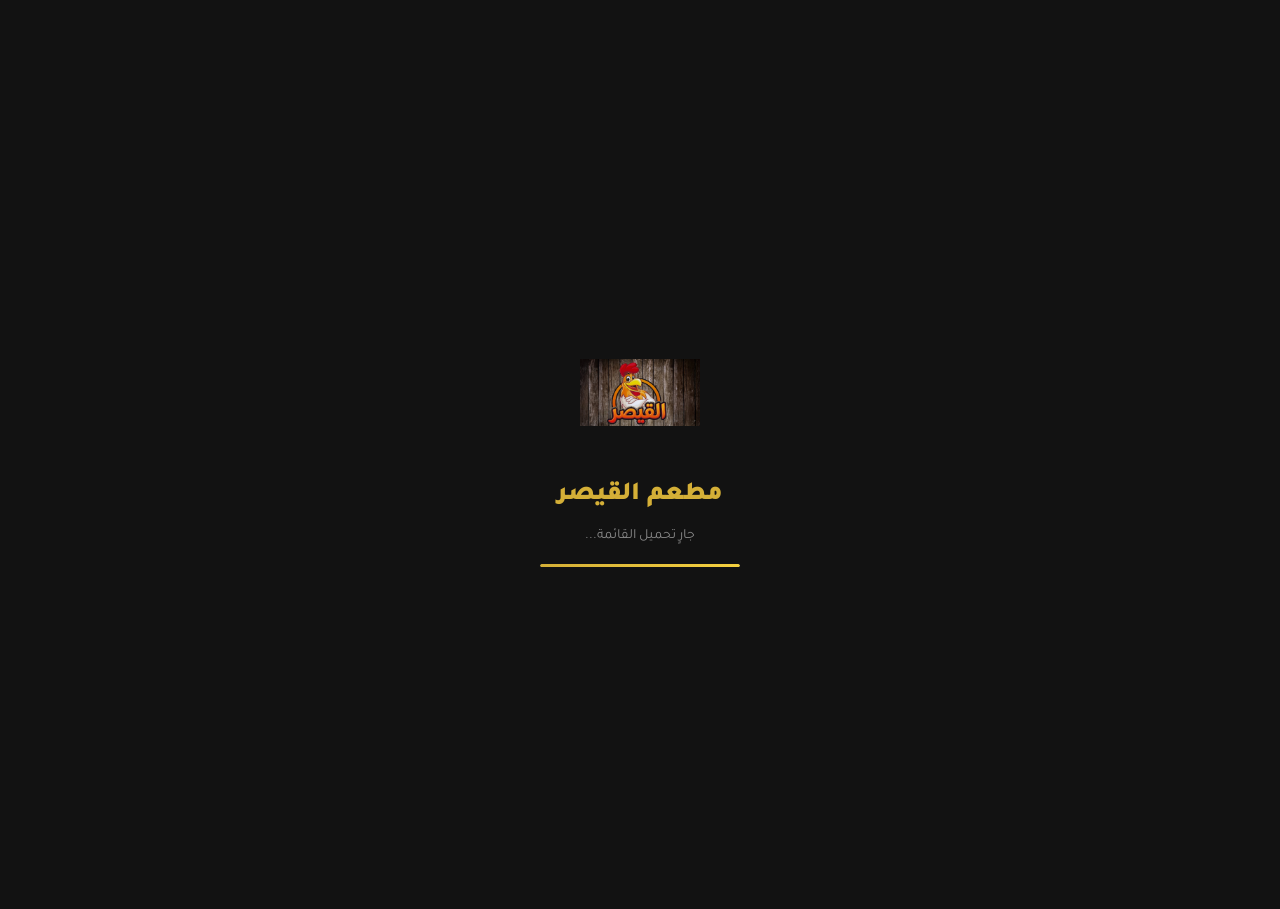
==== commit a93449b3: "إصلاح مشكلة التحميل والمسارات" ====
--- a/index.html
+++ b/index.html
@@ -7,19 +7,38 @@
   <meta name="apple-mobile-web-app-capable" content="yes">
   <meta name="apple-mobile-web-app-status-bar-style" content="black-translucent">
   <title>مطعم القيصر - القائمة الإلكترونية</title>
-  <link rel="manifest" href="manifest.json">
-  <link rel="apple-touch-icon" href="images/logo.png">
+  <link rel="manifest" href="./manifest.json">
+  <link rel="apple-touch-icon" href="./images/logo.png">
   <link href="https://fonts.googleapis.com/css2?family=Tajawal:wght@400;500;700;800;900&display=swap" rel="stylesheet">
   <link rel="stylesheet" href="https://cdnjs.cloudflare.com/ajax/libs/font-awesome/6.5.0/css/all.min.css">
-  <link rel="stylesheet" href="css/style.css">
+  <link rel="stylesheet" href="./css/style.css">
+  <style>
+    /* Emergency fallback if CSS fails to load */
+    body { background: #121212; color: #f5f5f5; font-family: 'Tajawal', sans-serif; }
+    .loading-screen { position: fixed; inset: 0; background: #121212; display: flex; flex-direction: column; align-items: center; justify-content: center; z-index: 99999; transition: opacity 0.5s; }
+    .loading-screen.hidden { opacity: 0; pointer-events: none; }
+    .loading-screen img { width: 120px; height: 120px; object-fit: contain; margin-bottom: 20px; }
+    .loading-screen h2 { color: #D4AF37; font-size: 26px; margin-bottom: 8px; }
+    .loading-screen p { color: #888; font-size: 14px; }
+    .loading-bar { width: 200px; height: 3px; background: #333; border-radius: 3px; margin-top: 16px; overflow: hidden; }
+    .loading-bar-inner { height: 100%; width: 0%; background: linear-gradient(90deg, #D4AF37, #F4D03F); border-radius: 3px; animation: loadBar 1.2s ease forwards; }
+    @keyframes loadBar { to { width: 100%; } }
+    .error-fallback { display: none; text-align: center; padding: 40px 20px; }
+    .error-fallback.visible { display: block; }
+    .error-fallback button { background: #D4AF37; color: #000; padding: 12px 24px; border-radius: 10px; border: none; font-weight: 700; margin-top: 16px; cursor: pointer; }
+  </style>
 </head>
 <body>
-  <!-- Loading Screen -->
+  <!-- Loading Screen with safety timeout -->
   <div class="loading-screen" id="loadingScreen">
-    <img src="images/logo.png" alt="القيصر" onerror="this.style.display='none'">
-    <h2>مطعم القيصر</h2>
-    <p>جارٍ تحميل القائمة...</p>
+    <img src="./images/logo.png" alt="القيصر" id="loadLogo" onerror="this.style.display='none'; document.getElementById('loadText').textContent='👑 مطعم القيصر'">
+    <h2 id="loadText">مطعم القيصر</h2>
+    <p id="loadSub">جارٍ تحميل القائمة...</p>
     <div class="loading-bar"><div class="loading-bar-inner"></div></div>
+    <div class="error-fallback" id="errorFallback">
+      <p style="color:#e74c3c;margin-top:20px">⚠️ حدث خطأ في التحميل</p>
+      <button onclick="location.reload(true)">إعادة المحاولة</button>
+    </div>
   </div>
 
   <!-- Alert Bar -->
@@ -33,7 +52,7 @@
   <header class="app-header">
     <div class="container">
       <div class="logo-wrap">
-        <img src="images/logo.png" alt="القيصر" id="headerLogo" onerror="this.style.display='none'">
+        <img src="./images/logo.png" alt="القيصر" id="headerLogo" onerror="this.style.display='none'">
         <div class="logo-text">
           <h1>مطعم القيصر</h1>
           <span>أشهى المأكولات بأجود المكونات</span>
@@ -92,7 +111,7 @@
   <!-- Footer -->
   <footer class="app-footer" id="appFooter">
     <div class="footer-logo">
-      <img src="images/logo.png" alt="القيصر" onerror="this.style.display='none'">
+      <img src="./images/logo.png" alt="القيصر" onerror="this.style.display='none'">
       <h3>مطعم القيصر</h3>
     </div>
     <p id="footerDesc">أشهى المأكولات بأجود المكونات</p>
@@ -102,7 +121,7 @@
       <span><i class="fas fa-clock"></i> <span id="footerHours">--</span></span>
       <span><i class="fas fa-map-marker-alt"></i> <span id="footerAddress">--</span></span>
     </div>
-    <a href="admin.html" class="admin-link"><i class="fas fa-cog"></i> لوحة التحكم</a>
+    <a href="./admin.html" class="admin-link"><i class="fas fa-cog"></i> لوحة التحكم</a>
   </footer>
 
   <!-- Floating Cart Bar -->
@@ -129,26 +148,13 @@
         <button class="modal-close" onclick="closeCartModal()"><i class="fas fa-times"></i></button>
       </div>
       <div class="modal-body" id="cartModalBody">
-        <div class="empty-state">
-          <i class="fas fa-shopping-basket"></i>
-          <h4>السلة فارغة</h4>
-          <p>أضف بعض الأصناف لطلبك</p>
-        </div>
+        <div class="empty-state"><i class="fas fa-shopping-basket"></i><h4>السلة فارغة</h4><p>أضف بعض الأصناف لطلبك</p></div>
       </div>
       <div class="modal-footer" id="cartModalFooter" style="display:none">
         <div class="cart-summary">
-          <div class="cart-summary-row">
-            <span>المجموع الفرعي:</span>
-            <span id="subtotalPrice">0 ل.س</span>
-          </div>
-          <div class="cart-summary-row" id="deliveryFeeRow">
-            <span>كلفة التوصيل:</span>
-            <span id="deliveryFeePrice">0 ل.س</span>
-          </div>
-          <div class="cart-summary-row total">
-            <span>الإجمالي:</span>
-            <span id="finalTotalPrice">0 ل.س</span>
-          </div>
+          <div class="cart-summary-row"><span>المجموع الفرعي:</span><span id="subtotalPrice">0 ل.س</span></div>
+          <div class="cart-summary-row" id="deliveryFeeRow"><span>كلفة التوصيل:</span><span id="deliveryFeePrice">0 ل.س</span></div>
+          <div class="cart-summary-row total"><span>الإجمالي:</span><span id="finalTotalPrice">0 ل.س</span></div>
         </div>
         <div style="margin-top:16px">
           <button class="btn-whatsapp" onclick="sendWhatsAppOrder()">
@@ -194,7 +200,7 @@
 
   <!-- PWA Install Banner -->
   <div class="pwa-banner" id="pwaBanner">
-    <img src="images/logo.png" alt="القيصر" onerror="this.style.display='none'">
+    <img src="./images/logo.png" alt="القيصر" onerror="this.style.display='none'">
     <div>
       <h4>تثبيت تطبيق القيصر</h4>
       <p>افتح القائمة بسرعة حتى بدون إنترنت</p>
@@ -206,16 +212,22 @@
   <!-- Toast Container -->
   <div class="toast-container" id="toastContainer"></div>
 
-  <script src="js/app.js"></script>
+  <!-- Register Service Worker with relative path -->
   <script>
-    // Register Service Worker
     if ('serviceWorker' in navigator) {
-      navigator.serviceWorker.register('sw.js').then(() => {
-        console.log('[PWA] Service Worker registered');
-      }).catch((err) => {
-        console.log('[PWA] SW registration failed:', err);
-      });
+      navigator.serviceWorker.register('./sw.js')
+        .then(function(reg) { console.log('[PWA] SW registered:', reg.scope); })
+        .catch(function(err) { console.log('[PWA] SW failed:', err); });
     }
+    // Safety timeout: hide loading screen after 4 seconds max
+    setTimeout(function() {
+      var ls = document.getElementById('loadingScreen');
+      if (ls && !ls.classList.contains('hidden')) {
+        ls.classList.add('hidden');
+        console.warn('[PWA] Loading screen hidden by safety timeout');
+      }
+    }, 4000);
   </script>
+  <script src="./js/app.js"></script>
 </body>
 </html>
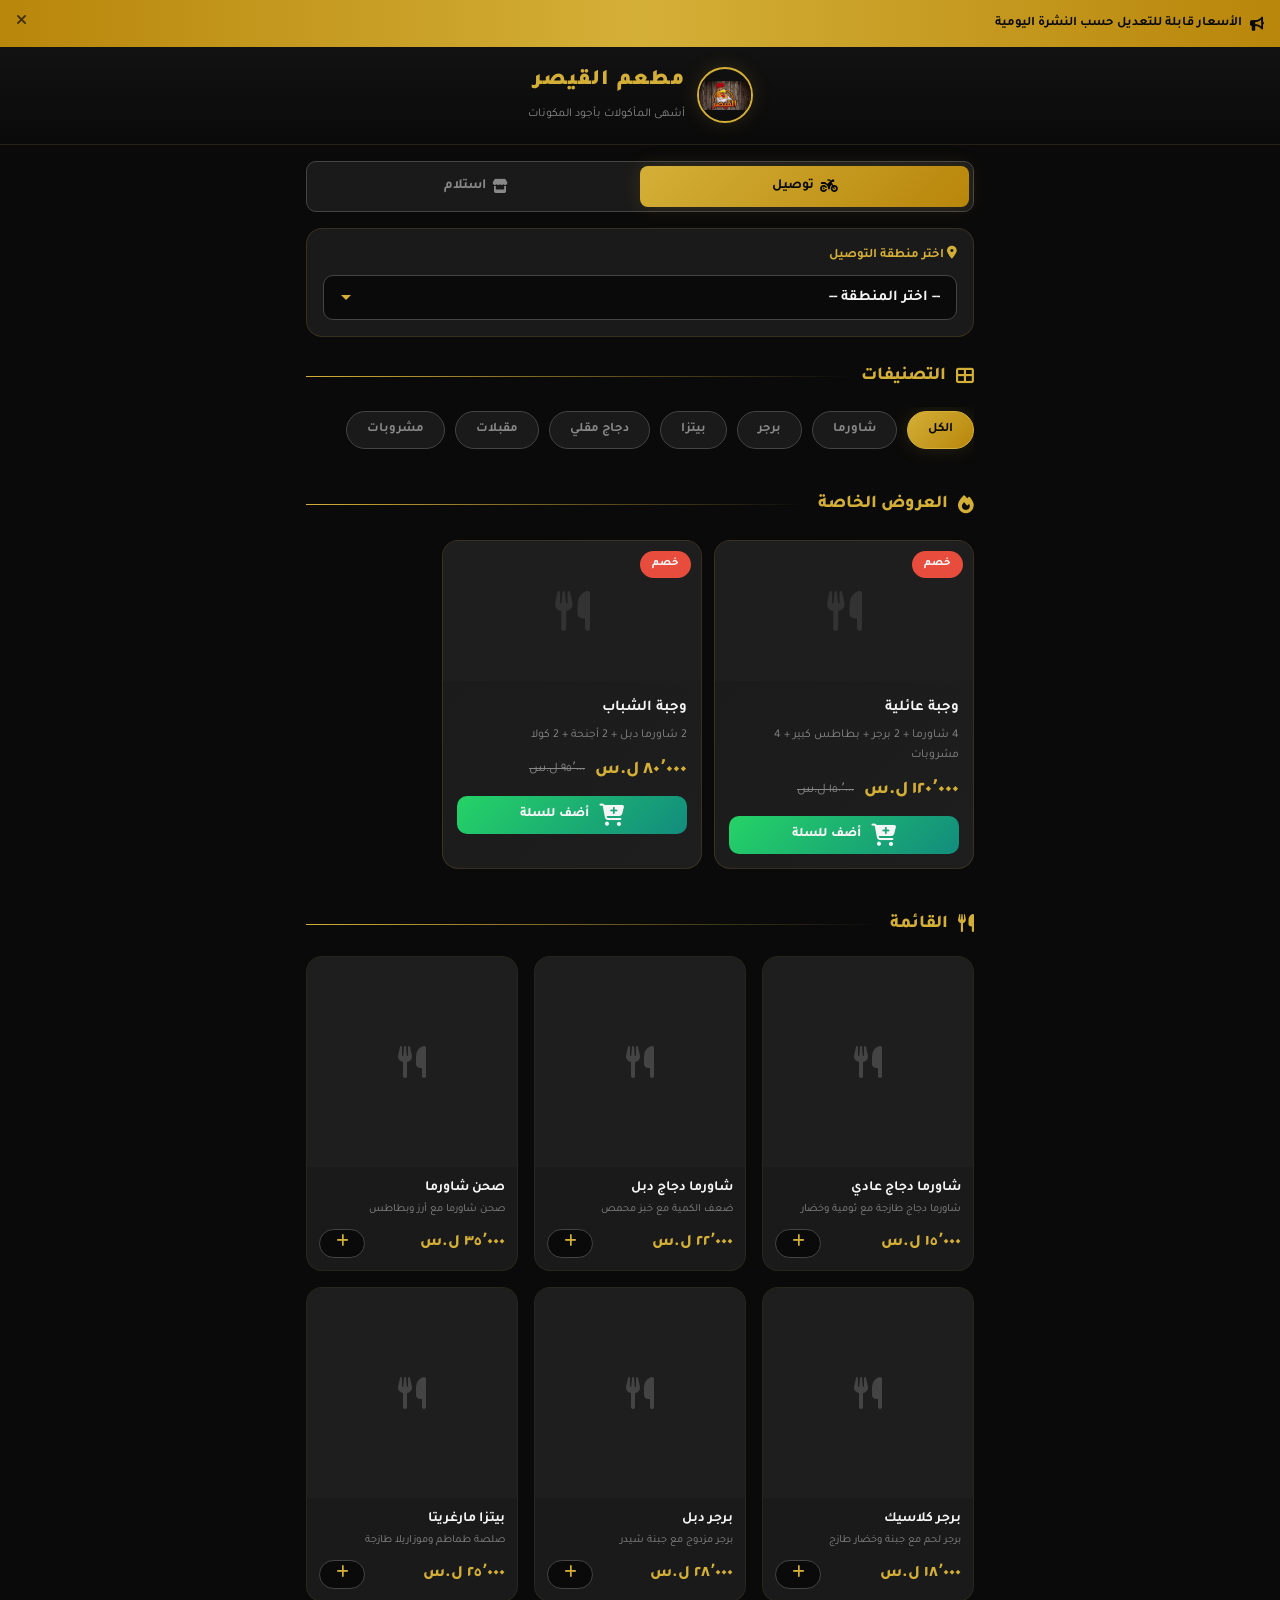
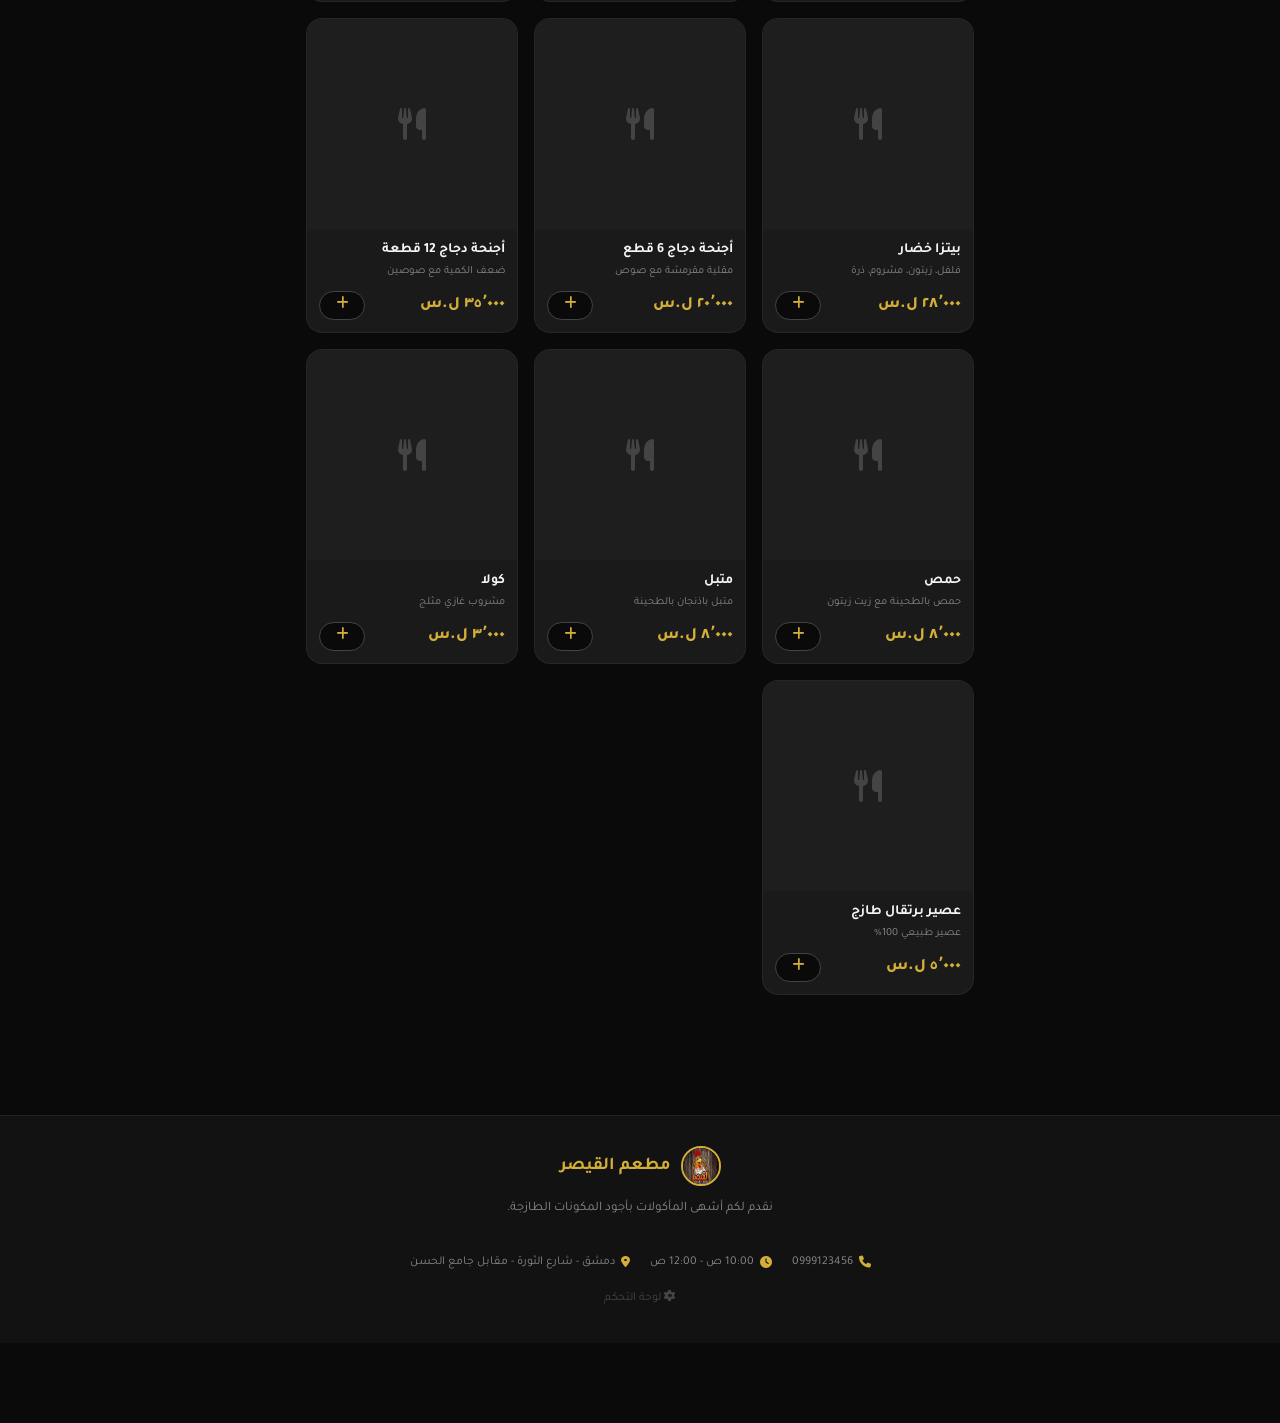
==== commit 6eac0cd2: "إصلاحات شاملة - نسخة نهائية" ====
--- a/index.html
+++ b/index.html
@@ -3,231 +3,212 @@
 <head>
   <meta charset="UTF-8">
   <meta name="viewport" content="width=device-width, initial-scale=1.0, maximum-scale=1.0, user-scalable=no">
-  <meta name="theme-color" content="#121212">
-  <meta name="apple-mobile-web-app-capable" content="yes">
-  <meta name="apple-mobile-web-app-status-bar-style" content="black-translucent">
   <title>مطعم القيصر - القائمة الإلكترونية</title>
   <link rel="manifest" href="./manifest.json">
-  <link rel="apple-touch-icon" href="./images/logo.png">
+  <link rel="icon" type="image/png" href="./images/logo.png">
   <link href="https://fonts.googleapis.com/css2?family=Tajawal:wght@400;500;700;800;900&display=swap" rel="stylesheet">
-  <link rel="stylesheet" href="https://cdnjs.cloudflare.com/ajax/libs/font-awesome/6.5.0/css/all.min.css">
+  <link rel="stylesheet" href="https://cdnjs.cloudflare.com/ajax/libs/font-awesome/6.4.0/css/all.min.css">
   <link rel="stylesheet" href="./css/style.css">
   <style>
-    /* Emergency fallback if CSS fails to load */
-    body { background: #121212; color: #f5f5f5; font-family: 'Tajawal', sans-serif; }
-    .loading-screen { position: fixed; inset: 0; background: #121212; display: flex; flex-direction: column; align-items: center; justify-content: center; z-index: 99999; transition: opacity 0.5s; }
-    .loading-screen.hidden { opacity: 0; pointer-events: none; }
-    .loading-screen img { width: 120px; height: 120px; object-fit: contain; margin-bottom: 20px; }
-    .loading-screen h2 { color: #D4AF37; font-size: 26px; margin-bottom: 8px; }
-    .loading-screen p { color: #888; font-size: 14px; }
-    .loading-bar { width: 200px; height: 3px; background: #333; border-radius: 3px; margin-top: 16px; overflow: hidden; }
-    .loading-bar-inner { height: 100%; width: 0%; background: linear-gradient(90deg, #D4AF37, #F4D03F); border-radius: 3px; animation: loadBar 1.2s ease forwards; }
-    @keyframes loadBar { to { width: 100%; } }
-    .error-fallback { display: none; text-align: center; padding: 40px 20px; }
-    .error-fallback.visible { display: block; }
-    .error-fallback button { background: #D4AF37; color: #000; padding: 12px 24px; border-radius: 10px; border: none; font-weight: 700; margin-top: 16px; cursor: pointer; }
+    /* Inline critical styles for faster first paint */
+    body { font-family: 'Tajawal', sans-serif; }
   </style>
 </head>
 <body>
-  <!-- Loading Screen with safety timeout -->
-  <div class="loading-screen" id="loadingScreen">
-    <img src="./images/logo.png" alt="القيصر" id="loadLogo" onerror="this.style.display='none'; document.getElementById('loadText').textContent='👑 مطعم القيصر'">
-    <h2 id="loadText">مطعم القيصر</h2>
-    <p id="loadSub">جارٍ تحميل القائمة...</p>
-    <div class="loading-bar"><div class="loading-bar-inner"></div></div>
-    <div class="error-fallback" id="errorFallback">
-      <p style="color:#e74c3c;margin-top:20px">⚠️ حدث خطأ في التحميل</p>
-      <button onclick="location.reload(true)">إعادة المحاولة</button>
-    </div>
-  </div>
-
-  <!-- Alert Bar -->
-  <div class="alert-bar" id="alertBar">
-    <i class="fas fa-bullhorn"></i>
-    <span id="alertText">الأسعار قابلة للتعديل حسب النشرة اليومية</span>
-    <span class="close-alert" onclick="document.getElementById('alertBar').style.display='none'"><i class="fas fa-times"></i></span>
-  </div>
-
-  <!-- Header -->
-  <header class="app-header">
-    <div class="container">
-      <div class="logo-wrap">
-        <img src="./images/logo.png" alt="القيصر" id="headerLogo" onerror="this.style.display='none'">
-        <div class="logo-text">
-          <h1>مطعم القيصر</h1>
-          <span>أشهى المأكولات بأجود المكونات</span>
+
+<!-- Loading Screen -->
+<div id="loadingScreen" class="loading-screen">
+  <img src="./images/logo.png" alt="مطعم القيصر">
+  <h2>مطعم القيصر</h2>
+  <p>جارٍ التحميل...</p>
+  <div class="loading-bar"><div class="loading-bar-inner"></div></div>
+</div>
+
+<!-- Alert Bar -->
+<div class="alert-bar">
+  <i class="fas fa-bullhorn"></i>
+  <span id="alertText">الأسعار قابلة للتعديل حسب النشرة اليومية</span>
+  <span class="close-alert" onclick="this.parentElement.style.display='none'"><i class="fas fa-times"></i></span>
+</div>
+
+<!-- Header -->
+<header class="app-header">
+  <div class="container">
+    <div class="logo-wrap">
+      <img src="./images/logo.png" alt="القيصر">
+      <div class="logo-text">
+        <h1>مطعم القيصر</h1>
+        <span>أشهى المأكولات بأجود المكونات</span>
+      </div>
+    </div>
+  </div>
+</header>
+
+<main class="container">
+  <!-- Delivery Toggle -->
+  <div id="deliveryToggle" class="delivery-toggle">
+    <button class="active" onclick="setDeliveryMode('delivery', this)">
+      <i class="fas fa-motorcycle"></i> توصيل
+    </button>
+    <button onclick="setDeliveryMode('pickup', this)">
+      <i class="fas fa-store"></i> استلام
+    </button>
+  </div>
+
+  <!-- Zone Selector -->
+  <div id="zoneSelector" class="zone-selector">
+    <label><i class="fas fa-map-marker-alt"></i> اختر منطقة التوصيل</label>
+    <select id="zoneSelect" onchange="updateZoneFee()">
+      <option value="">-- اختر المنطقة --</option>
+    </select>
+    <div id="zoneFeeDisplay" class="zone-fee" style="display:none;">
+      <span>كلفة التوصيل:</span>
+      <strong id="zoneFeeAmount">0 ل.س</strong>
+    </div>
+  </div>
+
+  <!-- Categories -->
+  <div class="menu-section-title"><i class="fas fa-th-large"></i> التصنيفات</div>
+  <div id="categoriesScroll" class="categories-scroll">
+    <button class="cat-chip active" data-cat="all" onclick="filterCategory('all', this)">الكل</button>
+  </div>
+
+  <!-- Offers -->
+  <div id="offersSection">
+    <div class="menu-section-title"><i class="fas fa-fire"></i> العروض الخاصة</div>
+    <div id="offersScroll" class="offers-scroll"></div>
+  </div>
+
+  <!-- Menu -->
+  <div class="menu-section-title"><i class="fas fa-utensils"></i> القائمة</div>
+  <div id="menuGrid" class="menu-grid"></div>
+  <div id="menuEmpty" class="empty-state" style="display:none;">
+    <i class="fas fa-utensils"></i>
+    <h4>لا توجد أصناف</h4>
+    <p>سيتم إضافة الأصناف قريباً</p>
+  </div>
+</main>
+
+<!-- Footer -->
+<footer class="app-footer">
+  <div class="footer-logo">
+    <img src="./images/logo.png" alt="القيصر">
+    <h3>مطعم القيصر</h3>
+  </div>
+  <p id="footerDesc">نقدم لكم أشهى المأكولات بأجود المكونات الطازجة.</p>
+  <div id="footerSocial" class="footer-social"></div>
+  <div class="footer-info">
+    <span><i class="fas fa-phone"></i> <span id="footerPhone">--</span></span>
+    <span><i class="fas fa-clock"></i> <span id="footerHours">--</span></span>
+    <span><i class="fas fa-map-marker-alt"></i> <span id="footerAddress">--</span></span>
+  </div>
+  <a href="./admin.html" class="admin-link"><i class="fas fa-cog"></i> لوحة التحكم</a>
+</footer>
+
+<!-- Cart Bar -->
+<div id="cartBar" class="cart-bar">
+  <div class="cart-bar-inner" onclick="openCartModal()">
+    <div class="cart-bar-info">
+      <i class="fas fa-shopping-bag"></i>
+      <div>
+        <div id="cartItemsCount" class="items-count">0 أصناف</div>
+        <div id="cartTotalPrice" class="total-price">0 ل.س</div>
+      </div>
+    </div>
+    <div class="cart-bar-btn">
+      <span>عرض السلة</span>
+      <i class="fas fa-arrow-left"></i>
+    </div>
+  </div>
+</div>
+
+<!-- Cart Modal -->
+<div id="cartModal" class="modal-overlay" onclick="if(event.target===this){closeCartModal();}">
+  <div class="modal-sheet">
+    <div class="modal-header">
+      <h3><i class="fas fa-shopping-bag"></i> سلة المشتريات</h3>
+      <button class="modal-close" onclick="closeCartModal()"><i class="fas fa-times"></i></button>
+    </div>
+    <div id="cartModalBody" class="modal-body"></div>
+    <div id="cartModalFooter" class="modal-footer" style="display:none;">
+      <div class="cart-summary">
+        <div class="cart-summary-row">
+          <span>المجموع الفرعي</span>
+          <span id="subtotalPrice">0 ل.س</span>
         </div>
-      </div>
-    </div>
-  </header>
-
-  <!-- Main Content -->
-  <main class="container">
-    <!-- Delivery Toggle -->
-    <div class="delivery-toggle" id="deliveryToggle">
-      <button class="active" data-mode="delivery" onclick="setDeliveryMode('delivery', this)">
-        <i class="fas fa-motorcycle"></i> توصيل للمنزل
+        <div id="deliveryFeeRow" class="cart-summary-row" style="display:none;">
+          <span>كلفة التوصيل</span>
+          <span id="deliveryFeePrice">0 ل.س</span>
+        </div>
+        <div class="cart-summary-row total">
+          <span>الإجمالي</span>
+          <span id="finalTotalPrice">0 ل.س</span>
+        </div>
+      </div>
+      <button class="btn-whatsapp" onclick="sendWhatsAppOrder()" style="margin-top:12px;">
+        <i class="fab fa-whatsapp"></i> إرسال الطلب عبر الواتساب
       </button>
-      <button data-mode="pickup" onclick="setDeliveryMode('pickup', this)">
-        <i class="fas fa-store"></i> استلام من الفرع
+    </div>
+  </div>
+</div>
+
+<!-- Customer Modal -->
+<div id="customerModal" class="modal-overlay" onclick="if(event.target===this){closeCustomerModal();}">
+  <div class="modal-sheet">
+    <div class="modal-header">
+      <h3><i class="fas fa-user"></i> معلومات الطلب</h3>
+      <button class="modal-close" onclick="closeCustomerModal()"><i class="fas fa-times"></i></button>
+    </div>
+    <div class="modal-body">
+      <div class="form-group">
+        <label>الاسم الكامل *</label>
+        <input type="text" id="custName" placeholder="أدخل اسمك">
+      </div>
+      <div class="form-group">
+        <label>رقم الهاتف *</label>
+        <input type="tel" id="custPhone" placeholder="مثال: 0999123456">
+      </div>
+      <div class="form-group" id="addressGroup">
+        <label>العنوان *</label>
+        <input type="text" id="custAddress" placeholder="المنطقة، الشارع، البناء">
+      </div>
+      <div class="form-group">
+        <label>ملاحظات (اختياري)</label>
+        <textarea id="custNotes" placeholder="أي ملاحظات خاصة بالطلب..."></textarea>
+      </div>
+    </div>
+    <div class="modal-footer">
+      <button class="btn-whatsapp" onclick="confirmOrder()">
+        <i class="fab fa-whatsapp"></i> تأكيد وإرسال
       </button>
     </div>
-
-    <!-- Zone Selector (for delivery) -->
-    <div class="zone-selector" id="zoneSelector">
-      <label><i class="fas fa-map-marker-alt"></i> اختر منطقتك</label>
-      <select id="zoneSelect" onchange="updateZoneFee()">
-        <option value="">-- اختر المنطقة --</option>
-      </select>
-      <div class="zone-fee" id="zoneFeeDisplay" style="display:none">
-        <span>كلفة التوصيل:</span>
-        <strong id="zoneFeeAmount">0 ل.س</strong>
-      </div>
-    </div>
-
-    <!-- Offers Section -->
-    <div id="offersSection" style="display:none">
-      <h2 class="menu-section-title"><i class="fas fa-fire"></i> عروضنا المميزة</h2>
-      <div class="offers-scroll" id="offersScroll"></div>
-    </div>
-
-    <!-- Categories -->
-    <div class="categories-scroll" id="categoriesScroll">
-      <button class="cat-chip active" data-cat="all" onclick="filterCategory('all', this)">الكل</button>
-    </div>
-
-    <!-- Menu -->
-    <h2 class="menu-section-title"><i class="fas fa-utensils"></i> قائمة الطعام</h2>
-    <div class="menu-grid" id="menuGrid"></div>
-
-    <!-- Empty State -->
-    <div class="empty-state" id="menuEmpty" style="display:none">
-      <i class="fas fa-utensils"></i>
-      <h4>لا توجد أصناف</h4>
-      <p>سيتم إضافة الأصناف قريباً</p>
-    </div>
-  </main>
-
-  <!-- Footer -->
-  <footer class="app-footer" id="appFooter">
-    <div class="footer-logo">
-      <img src="./images/logo.png" alt="القيصر" onerror="this.style.display='none'">
-      <h3>مطعم القيصر</h3>
-    </div>
-    <p id="footerDesc">أشهى المأكولات بأجود المكونات</p>
-    <div class="footer-social" id="footerSocial"></div>
-    <div class="footer-info">
-      <span><i class="fas fa-phone"></i> <span id="footerPhone">--</span></span>
-      <span><i class="fas fa-clock"></i> <span id="footerHours">--</span></span>
-      <span><i class="fas fa-map-marker-alt"></i> <span id="footerAddress">--</span></span>
-    </div>
-    <a href="./admin.html" class="admin-link"><i class="fas fa-cog"></i> لوحة التحكم</a>
-  </footer>
-
-  <!-- Floating Cart Bar -->
-  <div class="cart-bar" id="cartBar">
-    <div class="cart-bar-inner" onclick="openCartModal()">
-      <div class="cart-bar-info">
-        <i class="fas fa-shopping-basket"></i>
-        <div>
-          <div class="items-count" id="cartItemsCount">0 صنف</div>
-          <div class="total-price" id="cartTotalPrice">0 ل.س</div>
-        </div>
-      </div>
-      <div class="cart-bar-btn">
-        <i class="fab fa-whatsapp"></i> طلب عبر الواتساب
-      </div>
-    </div>
-  </div>
-
-  <!-- Cart Modal -->
-  <div class="modal-overlay" id="cartModal">
-    <div class="modal-sheet">
-      <div class="modal-header">
-        <h3><i class="fas fa-shopping-basket"></i> سلة المشتريات</h3>
-        <button class="modal-close" onclick="closeCartModal()"><i class="fas fa-times"></i></button>
-      </div>
-      <div class="modal-body" id="cartModalBody">
-        <div class="empty-state"><i class="fas fa-shopping-basket"></i><h4>السلة فارغة</h4><p>أضف بعض الأصناف لطلبك</p></div>
-      </div>
-      <div class="modal-footer" id="cartModalFooter" style="display:none">
-        <div class="cart-summary">
-          <div class="cart-summary-row"><span>المجموع الفرعي:</span><span id="subtotalPrice">0 ل.س</span></div>
-          <div class="cart-summary-row" id="deliveryFeeRow"><span>كلفة التوصيل:</span><span id="deliveryFeePrice">0 ل.س</span></div>
-          <div class="cart-summary-row total"><span>الإجمالي:</span><span id="finalTotalPrice">0 ل.س</span></div>
-        </div>
-        <div style="margin-top:16px">
-          <button class="btn-whatsapp" onclick="sendWhatsAppOrder()">
-            <i class="fab fa-whatsapp"></i> إرسال الطلب عبر الواتساب
-          </button>
-        </div>
-      </div>
-    </div>
-  </div>
-
-  <!-- Customer Info Modal -->
-  <div class="modal-overlay" id="customerModal">
-    <div class="modal-sheet">
-      <div class="modal-header">
-        <h3><i class="fas fa-user"></i> بيانات الطلب</h3>
-        <button class="modal-close" onclick="closeCustomerModal()"><i class="fas fa-times"></i></button>
-      </div>
-      <div class="modal-body">
-        <div class="form-group">
-          <label>الاسم الكامل *</label>
-          <input type="text" id="custName" placeholder="اسمك الثلاثي">
-        </div>
-        <div class="form-group">
-          <label>رقم الهاتف *</label>
-          <input type="tel" id="custPhone" placeholder="09xxxxxxxx">
-        </div>
-        <div class="form-group" id="addressGroup">
-          <label>العنوان التفصيلي *</label>
-          <textarea id="custAddress" placeholder="المنطقة - الحي - أقرب نقطة دالة - رقم البناء"></textarea>
-        </div>
-        <div class="form-group">
-          <label>ملاحظات الطلب (اختياري)</label>
-          <textarea id="custNotes" placeholder="مثال: بدون بصل، إضافة جبنة إضافية..."></textarea>
-        </div>
-      </div>
-      <div class="modal-footer">
-        <button class="btn-whatsapp" onclick="confirmOrder()">
-          <i class="fab fa-whatsapp"></i> تأكيد وإرسال الطلب
-        </button>
-      </div>
-    </div>
-  </div>
-
-  <!-- PWA Install Banner -->
-  <div class="pwa-banner" id="pwaBanner">
-    <img src="./images/logo.png" alt="القيصر" onerror="this.style.display='none'">
-    <div>
-      <h4>تثبيت تطبيق القيصر</h4>
-      <p>افتح القائمة بسرعة حتى بدون إنترنت</p>
-    </div>
-    <button onclick="installPWA()">تثبيت</button>
-    <button class="close-pwa" onclick="document.getElementById('pwaBanner').classList.remove('visible')"><i class="fas fa-times"></i></button>
-  </div>
-
-  <!-- Toast Container -->
-  <div class="toast-container" id="toastContainer"></div>
-
-  <!-- Register Service Worker with relative path -->
-  <script>
-    if ('serviceWorker' in navigator) {
-      navigator.serviceWorker.register('./sw.js')
-        .then(function(reg) { console.log('[PWA] SW registered:', reg.scope); })
-        .catch(function(err) { console.log('[PWA] SW failed:', err); });
-    }
-    // Safety timeout: hide loading screen after 4 seconds max
-    setTimeout(function() {
-      var ls = document.getElementById('loadingScreen');
-      if (ls && !ls.classList.contains('hidden')) {
-        ls.classList.add('hidden');
-        console.warn('[PWA] Loading screen hidden by safety timeout');
-      }
-    }, 4000);
-  </script>
-  <script src="./js/app.js"></script>
+  </div>
+</div>
+
+<!-- PWA Install Banner -->
+<div id="pwaBanner" class="pwa-banner">
+  <img src="./images/logo.png" alt="القيصر">
+  <div>
+    <h4>ثبّت تطبيق القيصر</h4>
+    <p>وصول أسرع حتى بدون إنترنت</p>
+  </div>
+  <button onclick="installPWA()">تثبيت</button>
+  <span class="close-pwa" onclick="document.getElementById('pwaBanner').classList.remove('visible')"><i class="fas fa-times"></i></span>
+</div>
+
+<!-- Toast Container -->
+<div id="toastContainer" class="toast-container"></div>
+
+<!-- Firebase SDK (optional - only if you configure it) -->
+<!-- <script src="https://www.gstatic.com/firebasejs/9.0.0/firebase-app-compat.js"></script> -->
+<!-- <script src="https://www.gstatic.com/firebasejs/9.0.0/firebase-firestore-compat.js"></script> -->
+<!-- <script> const firebaseConfig = { ... }; firebase.initializeApp(firebaseConfig); const db = firebase.firestore(); </script> -->
+
+<script src="./js/app.js"></script>
+<script>
+  if ('serviceWorker' in navigator) {
+    navigator.serviceWorker.register('./sw.js').catch(err => console.log('SW registration failed:', err));
+  }
+</script>
 </body>
-</html>+</html>
--- a/css/style.css
+++ b/css/style.css
@@ -1,6 +1,6 @@
 /* ═══════════════════════════════════════════
-   مطعم القيصر - التصميم الملكي الفاخر
-   Dark Royal Theme - Gold & Black
+   مطعم القيصر - التصميم الملكي الفاخر v2.0
+   FIXED: Image placeholder hide on load
    ═══════════════════════════════════════════ */
 
 /* ===== VARIABLES ===== */
@@ -236,6 +236,8 @@
   object-fit: cover;
   opacity: 0;
   transition: opacity 0.4s ease;
+  position: absolute;
+  inset: 0;
 }
 .menu-card-img img.loaded { opacity: 1; }
 .menu-card-img .img-placeholder {
@@ -246,6 +248,11 @@
   justify-content: center;
   color: var(--gray-dark);
   font-size: 32px;
+  z-index: 1;
+}
+/* FIXED: Hide placeholder when image is loaded */
+.menu-card-img img.loaded + .img-placeholder {
+  display: none !important;
 }
 
 .menu-card-body { padding: 12px; }
@@ -405,6 +412,7 @@
   justify-content: center;
   gap: 10px;
   transition: var(--transition);
+  border: none;
 }
 .btn-whatsapp:hover { transform: translateY(-2px); box-shadow: 0 8px 25px rgba(37,211,102,0.3); }
 .btn-whatsapp i { font-size: 22px; }
@@ -555,6 +563,151 @@
 }
 .pwa-banner .close-pwa { color: var(--gray); font-size: 18px; padding: 4px; }
 
+/* ===== ADMIN PANEL STYLES ===== */
+.login-screen {
+  position: fixed; inset: 0; background: var(--black);
+  display: flex; align-items: center; justify-content: center; z-index: 9999;
+}
+.login-box {
+  background: var(--black-card);
+  border: 1px solid rgba(212,175,55,0.2);
+  border-radius: var(--radius);
+  padding: 40px;
+  width: 90%; max-width: 400px;
+  text-align: center;
+}
+.login-box h2 { color: var(--gold); margin-bottom: 8px; }
+.login-box p { color: var(--gray); margin-bottom: 24px; }
+.login-box input {
+  width: 100%; padding: 14px; border-radius: var(--radius-sm);
+  border: 1px solid var(--gray-dark); background: var(--black);
+  color: var(--white); font-size: 16px; margin-bottom: 16px;
+}
+.login-box input:focus { outline: none; border-color: var(--gold); }
+.login-box button {
+  width: 100%; padding: 14px; border-radius: var(--radius-sm);
+  background: linear-gradient(135deg, var(--gold), var(--gold-dark));
+  color: var(--black); font-size: 16px; font-weight: 800;
+}
+.login-error { color: var(--danger); font-size: 13px; margin-top: 12px; display: none; }
+
+.admin-layout { display: none; }
+.admin-layout.active { display: flex; min-height: 100vh; }
+
+.sidebar {
+  width: 260px; background: var(--black-card);
+  border-left: 1px solid rgba(212,175,55,0.1);
+  padding: 20px; position: fixed; inset: 0 auto 0 0;
+  transform: translateX(-100%); transition: transform 0.3s ease;
+  z-index: 1000;
+}
+.sidebar.open { transform: translateX(0); }
+.sidebar-logo { display: flex; align-items: center; gap: 10px; margin-bottom: 30px; }
+.sidebar-logo img { width: 40px; height: 40px; border-radius: 50%; border: 2px solid var(--gold); }
+.sidebar-logo h3 { color: var(--gold); font-size: 18px; }
+.sidebar-menu { list-style: none; }
+.sidebar-menu li { margin-bottom: 4px; }
+.sidebar-menu a {
+  display: flex; align-items: center; gap: 10px;
+  padding: 12px 14px; border-radius: var(--radius-sm);
+  color: var(--gray); font-size: 14px; font-weight: 600;
+  transition: var(--transition);
+}
+.sidebar-menu a:hover, .sidebar-menu a.active {
+  background: rgba(212,175,55,0.1); color: var(--gold);
+}
+.sidebar-menu i { width: 20px; text-align: center; }
+
+.main-content { flex: 1; margin-right: 0; padding: 20px; width: 100%; }
+@media (min-width: 768px) {
+  .sidebar { transform: translateX(0); position: static; }
+  .main-content { margin-right: 260px; }
+  .menu-toggle { display: none; }
+}
+
+.menu-toggle {
+  position: fixed; top: 16px; left: 16px; z-index: 1001;
+  width: 40px; height: 40px; border-radius: 50%;
+  background: var(--black-card); border: 1px solid var(--gray-dark);
+  color: var(--gold); font-size: 18px;
+  display: flex; align-items: center; justify-content: center;
+}
+
+.page-header { margin-bottom: 24px; }
+.page-header h2 { color: var(--gold); font-size: 22px; }
+
+.stats-grid {
+  display: grid; grid-template-columns: repeat(2, 1fr); gap: 12px; margin-bottom: 24px;
+}
+.stat-card {
+  background: var(--black-card); border-radius: var(--radius);
+  padding: 20px; border: 1px solid rgba(212,175,55,0.1);
+  text-align: center;
+}
+.stat-card h3 { font-size: 28px; color: var(--gold); margin-bottom: 4px; }
+.stat-card p { font-size: 13px; color: var(--gray); }
+
+.section-content { display: none; }
+.section-content:first-of-type { display: block; }
+
+.btn {
+  padding: 10px 20px; border-radius: var(--radius-sm);
+  font-size: 14px; font-weight: 700; transition: var(--transition);
+  display: inline-flex; align-items: center; gap: 6px;
+}
+.btn-primary { background: linear-gradient(135deg, var(--gold), var(--gold-dark)); color: var(--black); }
+.btn-dark { background: var(--black-hover); color: var(--white); border: 1px solid var(--gray-dark); }
+.btn-danger { background: var(--danger); color: var(--white); }
+.btn-sm { padding: 6px 12px; font-size: 12px; }
+
+.table-wrap { overflow-x: auto; }
+table {
+  width: 100%; border-collapse: collapse;
+  background: var(--black-card); border-radius: var(--radius);
+  overflow: hidden;
+}
+th, td { padding: 12px 16px; text-align: right; font-size: 14px; }
+th { background: rgba(212,175,55,0.1); color: var(--gold); font-weight: 700; }
+tr { border-bottom: 1px solid rgba(212,175,55,0.05); }
+tr:last-child { border-bottom: none; }
+.badge { padding: 4px 10px; border-radius: 20px; font-size: 12px; font-weight: 700; }
+.badge-on { background: rgba(39,174,96,0.15); color: var(--success); }
+.badge-off { background: rgba(231,76,60,0.15); color: var(--danger); }
+
+.modal-overlay {
+  position: fixed; inset: 0; background: rgba(0,0,0,0.85);
+  backdrop-filter: blur(8px); z-index: 2000;
+  display: none; align-items: center; justify-content: center;
+}
+.modal-overlay.active { display: flex; }
+.modal-box {
+  background: var(--black-light); border: 1px solid rgba(212,175,55,0.2);
+  border-radius: var(--radius); width: 90%; max-width: 500px;
+  max-height: 90vh; overflow-y: auto; padding: 24px;
+}
+.modal-box h3 { color: var(--gold); margin-bottom: 20px; }
+
+.toggle-switch {
+  width: 50px; height: 26px; background: var(--gray-dark);
+  border-radius: 13px; position: relative; cursor: pointer; transition: var(--transition);
+}
+.toggle-switch.active { background: var(--success); }
+.toggle-switch::after {
+  content: ''; position: absolute; top: 3px; right: 3px;
+  width: 20px; height: 20px; border-radius: 50%;
+  background: var(--white); transition: var(--transition);
+}
+.toggle-switch.active::after { right: 27px; }
+
+.tabs { display: flex; gap: 8px; margin-bottom: 20px; border-bottom: 1px solid var(--gray-dark); }
+.tab-btn {
+  padding: 10px 16px; color: var(--gray); font-size: 14px; font-weight: 700;
+  border-bottom: 2px solid transparent; transition: var(--transition);
+}
+.tab-btn.active { color: var(--gold); border-color: var(--gold); }
+.tab-content { display: none; }
+.tab-content.active { display: block; }
+
 /* ===== ANIMATIONS ===== */
 @keyframes fadeIn { from { opacity: 0; } to { opacity: 1; } }
 .fade-in { animation: fadeIn 0.5s ease; }
@@ -570,4 +723,42 @@
   .container { max-width: 700px; }
   .menu-grid { grid-template-columns: repeat(3, 1fr); gap: 16px; }
   .modal-sheet { border-radius: var(--radius); max-height: 80vh; margin: auto 0; }
-}
+  .stats-grid { grid-template-columns: repeat(4, 1fr); }
+}
+
+/* ===== IMAGE UPLOAD STYLES ===== */
+.image-upload-btn {
+  display: block;
+  width: 100%;
+  padding: 16px;
+  border: 2px dashed var(--gray-dark);
+  border-radius: var(--radius-sm);
+  text-align: center;
+  color: var(--gray);
+  font-size: 13px;
+  cursor: pointer;
+  transition: var(--transition);
+  background: var(--black);
+}
+.image-upload-btn:hover {
+  border-color: var(--gold);
+  color: var(--gold);
+  background: rgba(212,175,55,0.05);
+}
+.image-upload-btn i {
+  display: block;
+  font-size: 28px;
+  color: var(--gold);
+  margin-bottom: 8px;
+}
+.image-preview-admin {
+  max-width: 120px;
+  max-height: 120px;
+  border-radius: 10px;
+  display: none;
+  border: 2px solid var(--gold);
+  margin-top: 10px;
+}
+.image-preview-admin.visible {
+  display: block;
+}
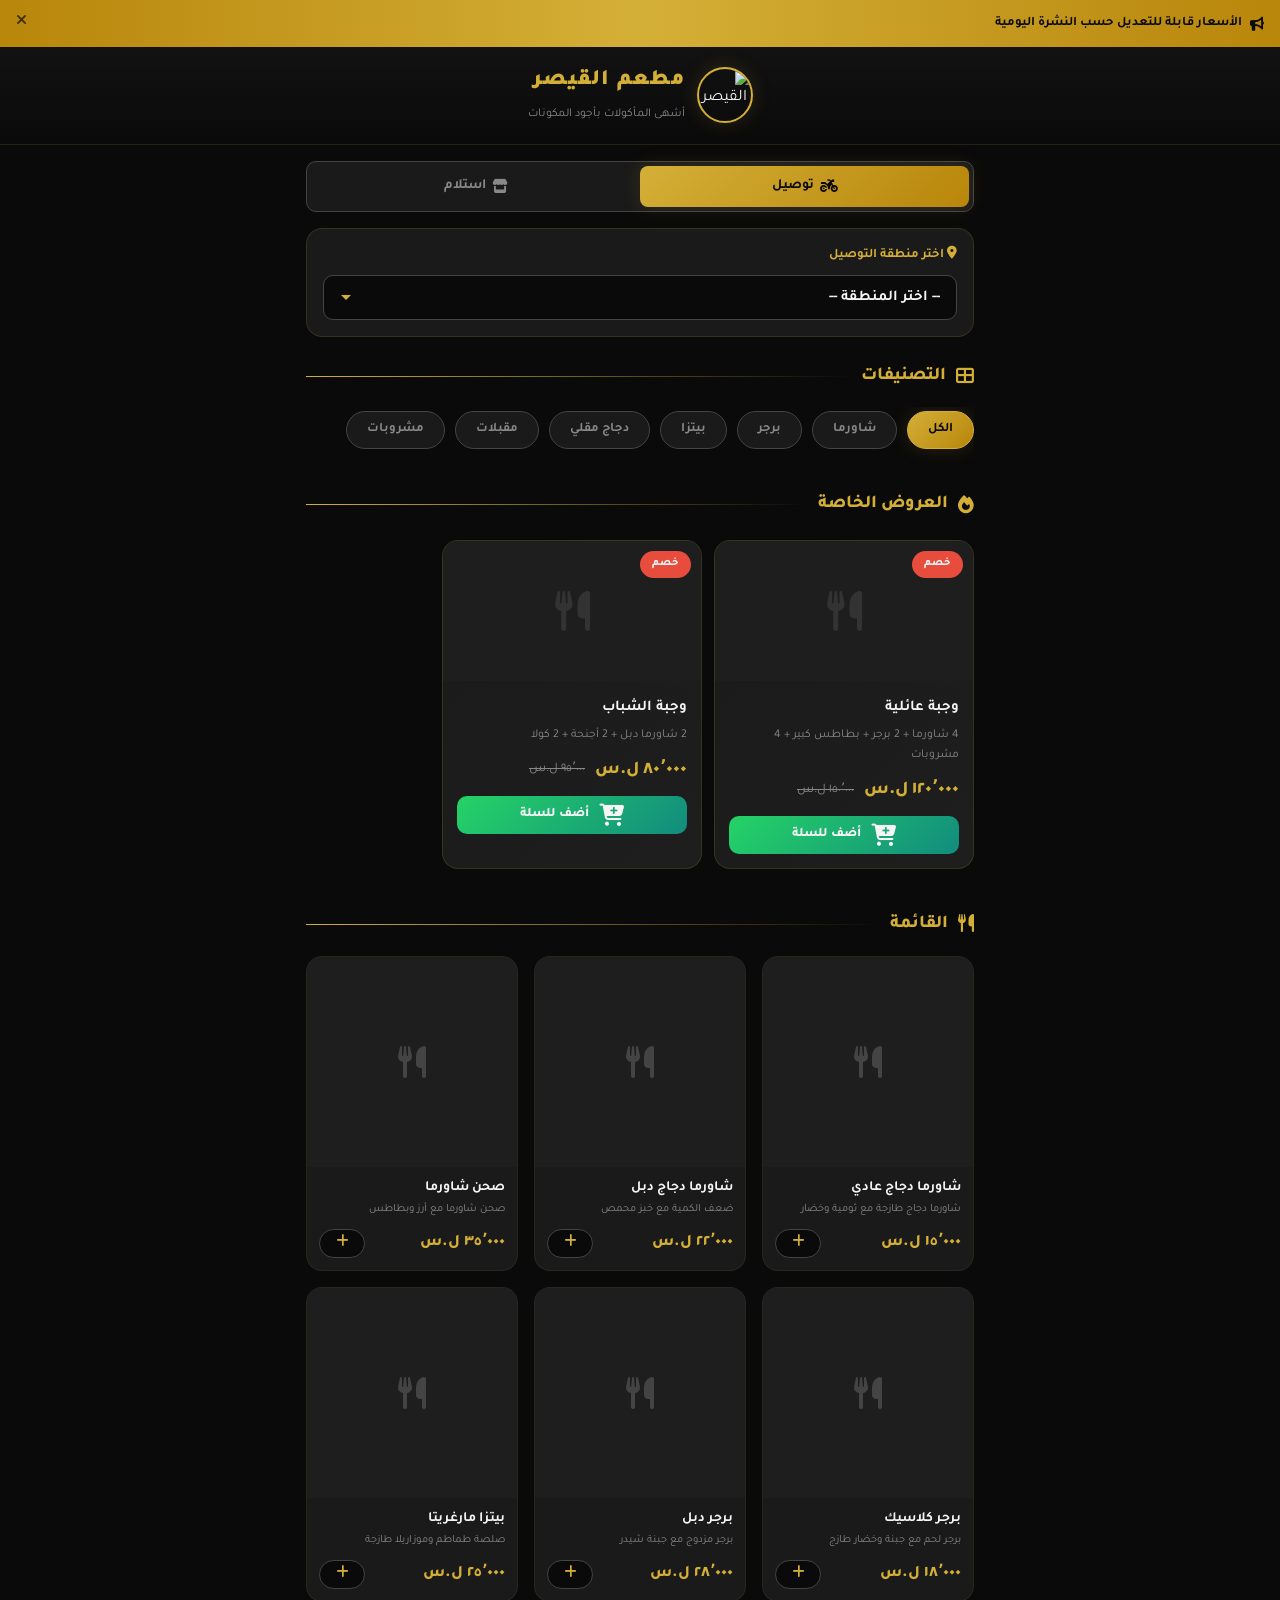
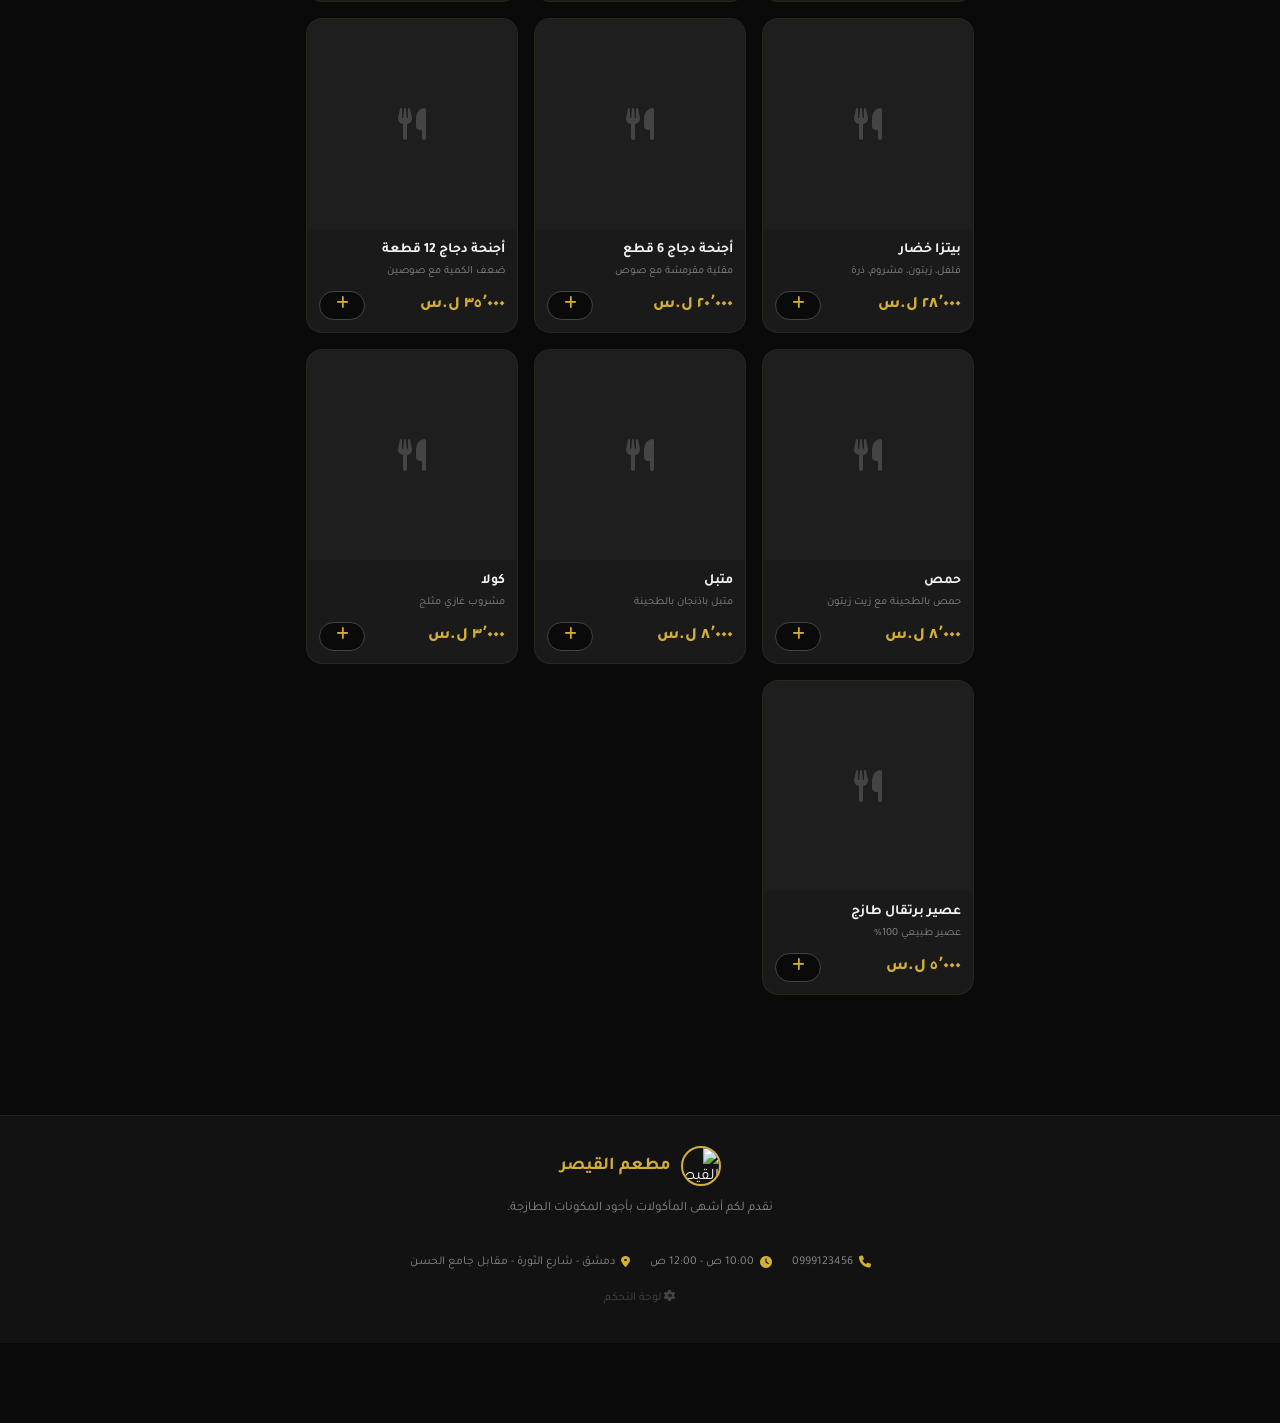
==== commit e3c0497e: "Real-Time v4.0 + Firebase Config كامل" ====
--- a/index.html
+++ b/index.html
@@ -199,10 +199,34 @@
 <!-- Toast Container -->
 <div id="toastContainer" class="toast-container"></div>
 
-<!-- Firebase SDK (optional - only if you configure it) -->
-<!-- <script src="https://www.gstatic.com/firebasejs/9.0.0/firebase-app-compat.js"></script> -->
-<!-- <script src="https://www.gstatic.com/firebasejs/9.0.0/firebase-firestore-compat.js"></script> -->
-<!-- <script> const firebaseConfig = { ... }; firebase.initializeApp(firebaseConfig); const db = firebase.firestore(); </script> -->
+<!-- ═══════════════════════════════════════════ -->
+<!--  FIREBASE SETUP — ضع بياناتك هنا          -->
+<!--  1. اذهب إلى https://console.firebase.google.com -->
+<!--  2. أنشئ مشروع → اضف تطبيق ويب              -->
+<!--  3. انسخ firebaseConfig وضعه بالأسفل        -->
+<!-- ═══════════════════════════════════════════ -->
+<script src="https://www.gstatic.com/firebasejs/9.0.0/firebase-app-compat.js"></script>
+<script src="https://www.gstatic.com/firebasejs/9.0.0/firebase-firestore-compat.js"></script>
+<script>
+  // 🔴 ضع بيانات Firebase هنا:
+  const firebaseConfig = {
+    apiKey: "AIzaSyDkm_7B-gaoRcnv9YICglkdbeWDuMIpj0U",
+    authDomain: "caesar-restaurant-4753.firebaseapp.com",
+    projectId: "caesar-restaurant-4753",
+    storageBucket: "caesar-restaurant-4753.firebasestorage.app",
+    messagingSenderId: "854904444247",
+    appId: "1:854904444247:web:be4ab39123bd6925c4da12"
+  };
+  // إذا لم تضع بيانات صحيحة، سيعمل الموقع من الكاش المحلي
+  try {
+    firebase.initializeApp(firebaseConfig);
+    window.db = firebase.firestore();
+    console.log('✅ Firebase connected');
+  } catch(e) {
+    console.log('⚠️ Firebase not configured — using local data only');
+    window.db = null;
+  }
+</script>
 
 <script src="./js/app.js"></script>
 <script>
